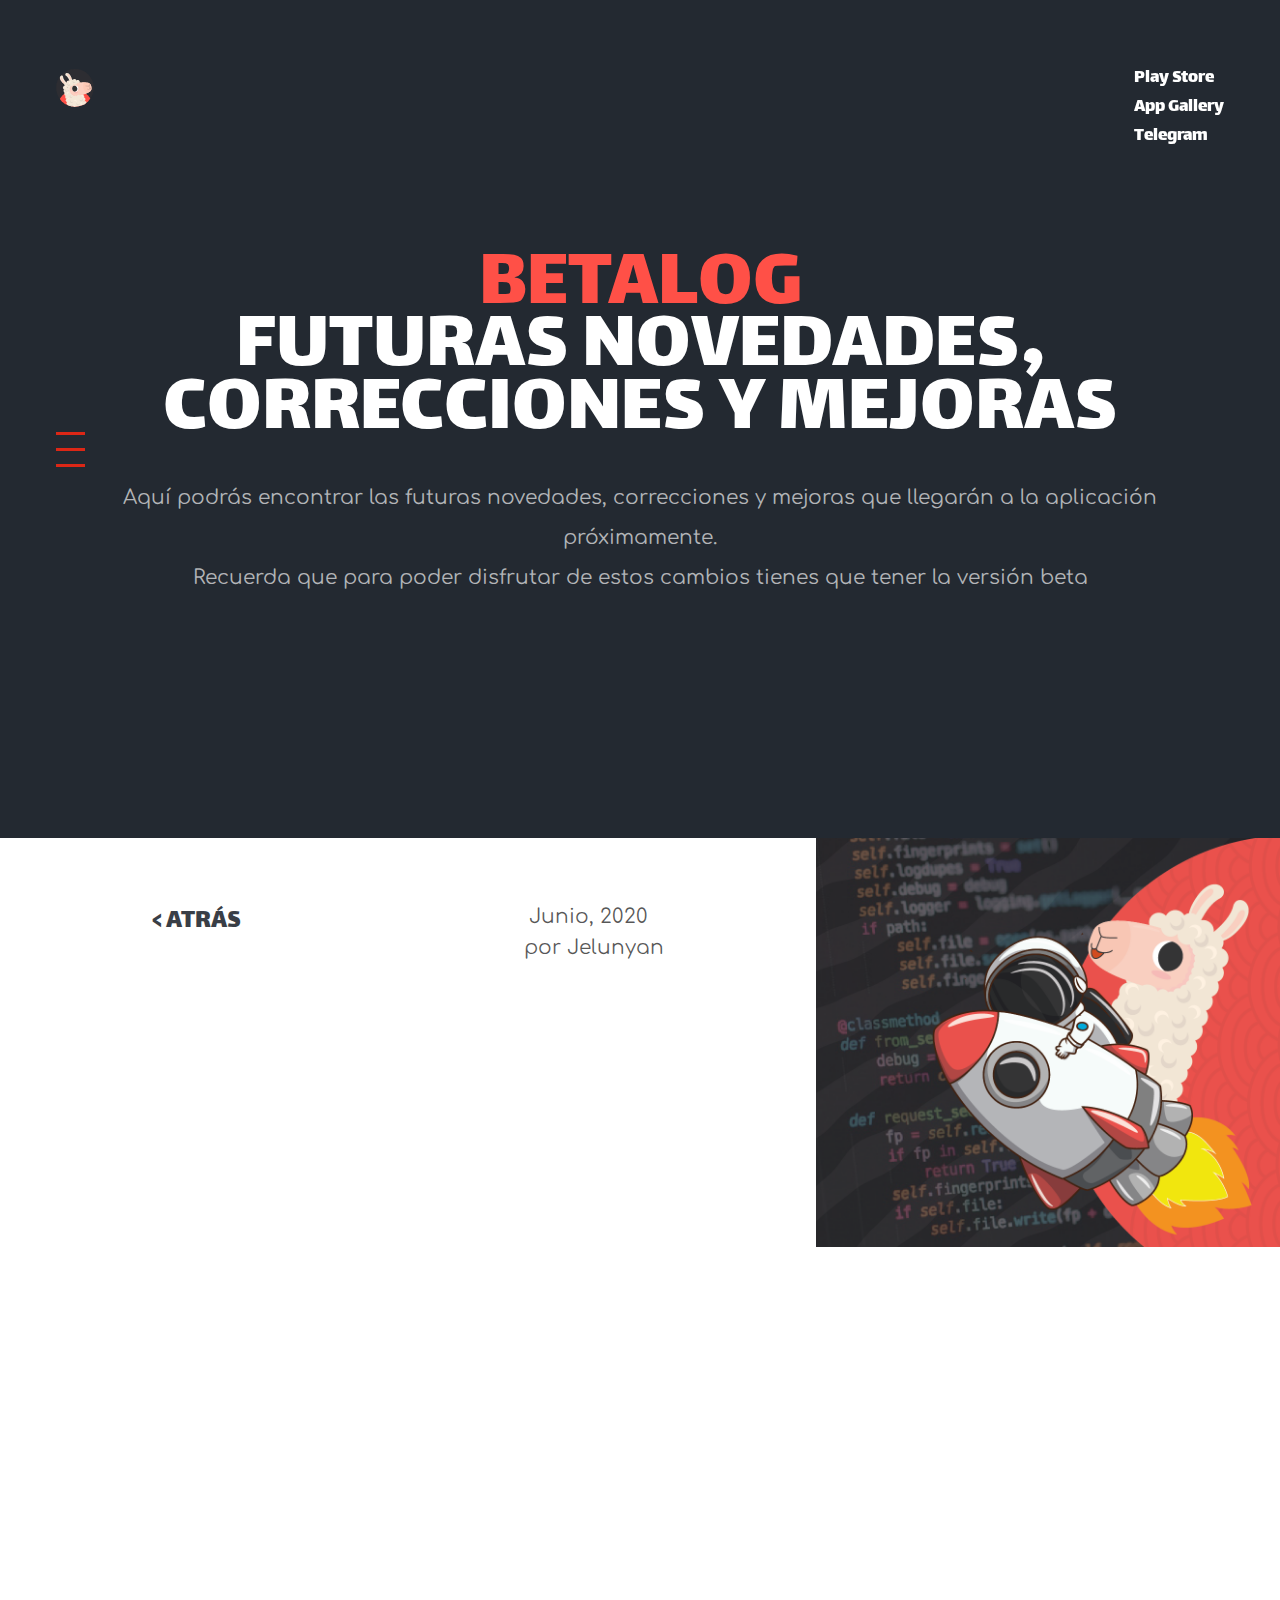
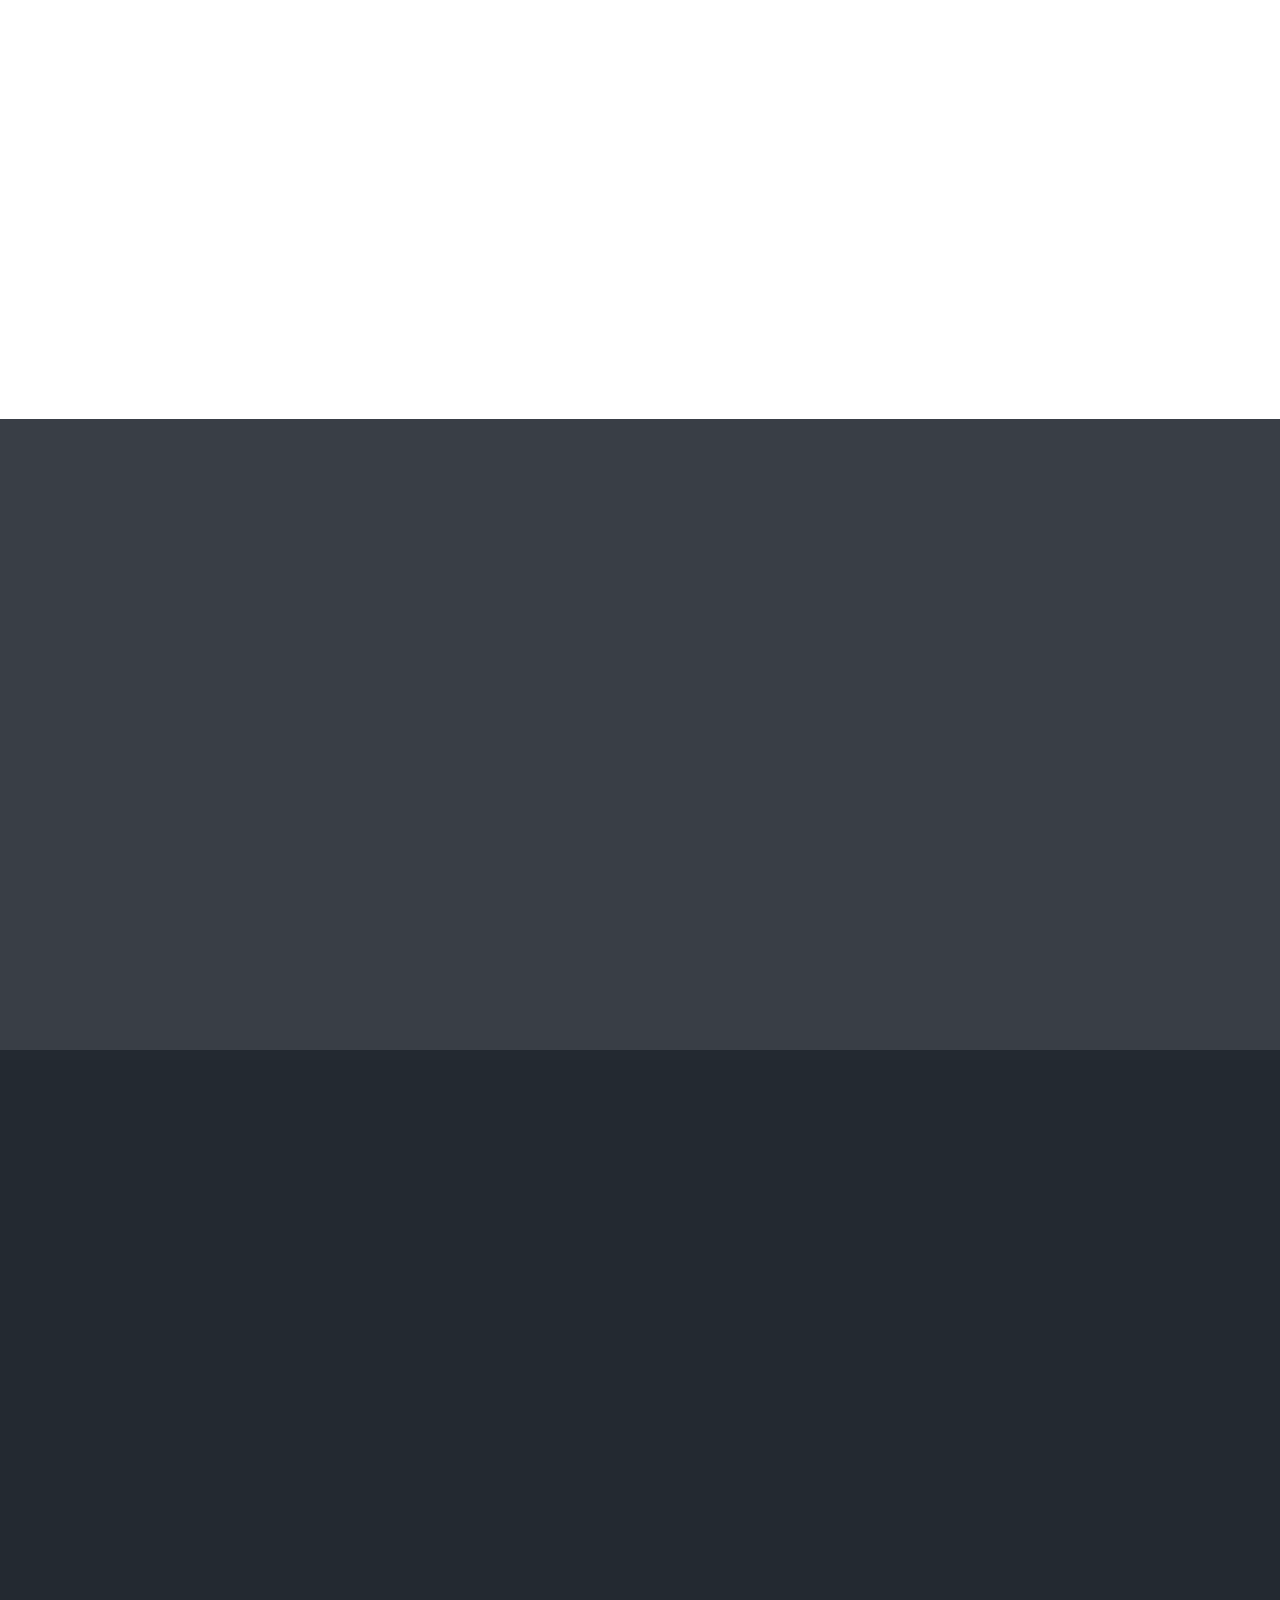
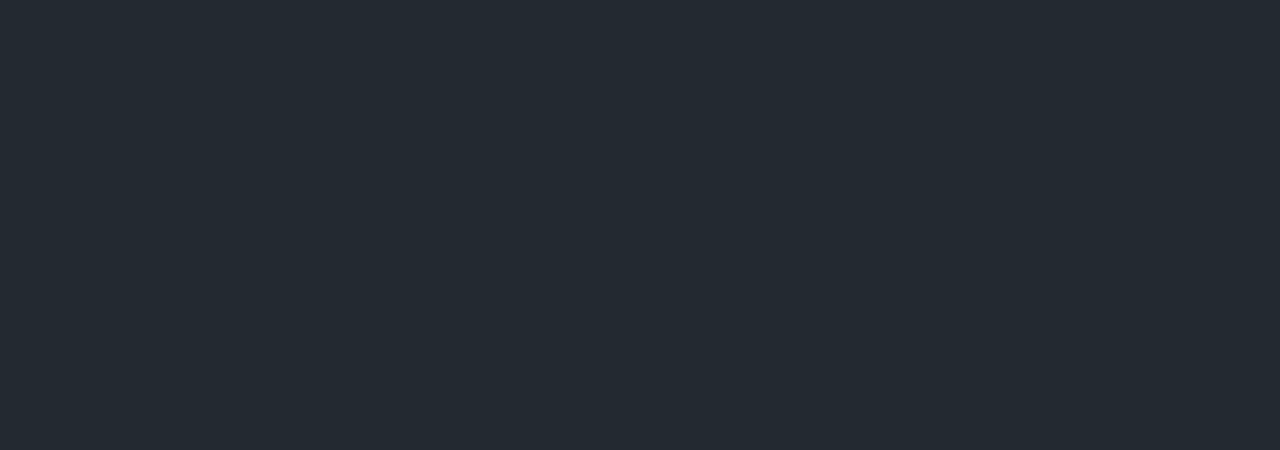
==== betalog.html @ 089d6bd1 "Added BetaLog to v1.3.3" ====
<!DOCTYPE html>
<html lang="es">
<head>
    <meta charset="UTF-8">
    <meta name="viewport" content="width=device-width, initial-scale=1.0">
    <title>Aruppi</title>
    <meta name="description" content="Aplicación creada con el fin de proporcionar toda la información de tus animes, mangas y novelas ligeras favoritas">
    <meta name="keywords" content="Anime, Manga, Japón, Anitakume, Android, Kotlin, App, Play Store, Otaku, Otakus, Mangakas, Radio, K-Pop, J-Pop, Podcast, Wallpapers, Wallpaper, Vídeos">

    <link rel="apple-touch-icon" sizes="57x57" href="favicon/apple-icon-57x57.png">
    <link rel="apple-touch-icon" sizes="60x60" href="favicon/apple-icon-60x60.png">
    <link rel="apple-touch-icon" sizes="72x72" href="favicon/apple-icon-72x72.png">
    <link rel="apple-touch-icon" sizes="76x76" href="favicon/apple-icon-76x76.png">
    <link rel="apple-touch-icon" sizes="114x114" href="favicon/apple-icon-114x114.png">
    <link rel="apple-touch-icon" sizes="120x120" href="favicon/apple-icon-120x120.png">
    <link rel="apple-touch-icon" sizes="144x144" href="favicon/apple-icon-144x144.png">
    <link rel="apple-touch-icon" sizes="152x152" href="favicon/apple-icon-152x152.png">
    <link rel="apple-touch-icon" sizes="180x180" href="favicon/apple-icon-180x180.png">
    <link rel="icon" type="image/png" sizes="192x192"  href="favicon/android-icon-192x192.png">
    <link rel="icon" type="image/png" sizes="32x32" href="favicon/favicon-32x32.png">
    <link rel="icon" type="image/png" sizes="96x96" href="favicon/favicon-96x96.png">
    <link rel="icon" type="image/png" sizes="16x16" href="favicon/favicon-16x16.png">
    <link rel="manifest" href="favicon/manifest.json">
    <meta name="msapplication-TileColor" content="#ffffff">
    <meta name="msapplication-TileImage" content="favicon/ms-icon-144x144.png">
    <meta name="theme-color" content="#ffffff">

    <link rel="stylesheet" type="text/css" href="css/bootstrap.min.css">
    <link rel="stylesheet" type="text/css" href="css/fontawesome-all.min.css">
    <link rel="stylesheet" type="text/css" href="css/style.css">
</head>
<body class="inner-page">
<div class="menu-toggle">
    <div class="icon"></div>
</div>
<div class="main-menu">
    <div class="contant-info">
        <div><a href="mailto:infoaruppi@gmail.com">infoaruppi@gmail.com</a></div>
    </div>
    <div class="menu-links">
        <ul>
            <li><a href="index.html">Inicio</a></li>
            <li><a href="about.html">Equipo</a></li>
            <li><a href="blog.html">Blog</a></li>
            <li><a href="contact.html">Escribe</a></li>
        </ul>
    </div>
    <div class="social-media">
      <div class="social-link-holder"><a href="https://play.google.com/store/apps/details?id=com.jeluchu.aruppi">Play Store</a></div>
      <div class="social-link-holder"><a href="https://appgallery7.huawei.com/#/app/C101896801">App Gallery</a></div>
      <div class="social-link-holder"><a href="https://t.me/AruppiApp">Telegram</a></div>
    </div>
</div>
<nav class="container-fluid cnav">
    <div class="row">
        <div class="col">
            <div class="logo-holder">
                <a href="index.html"><img class="logo" src="images/logo.svg" alt="Aruppi"></a>
            </div>
        </div>
        <div class="col text-right">
            <div class="social-media">
                <div class="social-link-holder"><a href="https://play.google.com/store/apps/details?id=com.jeluchu.aruppi">Play Store</a></div>
                <div class="social-link-holder"><a href="https://appgallery7.huawei.com/#/app/C101896801">App Gallery</a></div>
                <div class="social-link-holder"><a href="https://t.me/AruppiApp">Telegram</a></div>
            </div>
        </div>
    </div>
</nav>
<header class="container-fluid header">
    <div class="row">
        <div class="col">
            <div class="lg-text">
                <span class="other-color">Betalog</span><br>
                <span>Futuras novedades,</span><br>
                <span>correcciones y mejoras</span>
            </div>
            <div class="normal-text">
                <p>Aquí podrás encontrar las futuras novedades, correcciones y mejoras que llegarán a la aplicación próximamente.<br>Recuerda que para poder disfrutar de estos cambios tienes que tener la versión beta</p>
            </div>
        </div>
    </div>
</header>
<div class="container-fluid post-section">
    <div class="row">
        <div class="col">
            <div class="post-header">
                <div class="text-holder">
                    <div class="post-info-holder">
                        <div class="link-holder">
                            <a href="blog.html">&#x3C; Atrás</a>
                        </div>
                        <div class="post-info">
                            <div class="date">Junio, 2020</div>
                            <div class="auther">por Jelunyan</div>
                        </div>
                    </div>
                    <div class="title">Última versión 1.3.3</div>
                    <div class="text">La fecha de lanzamiento varía dependiendo de tu localización, la beta solo está disponible para aquellas personas que dispongan de la Play Store, y los errores pueden ser reportados por los canales habituales (E-mail o Grupo de Soporte)</div>
                </div>
                <div class="img-holder">
                    <img src="images/post2.png" alt="">
                </div>
            </div>
            <div class="post-content">
                <h1>Mejoras</h1>
                <ul>
                  <li type="disc">Aceleración de los procesos de la aplicación</li>
                  <li type="disc">Aceleración completa de las animaciones</li>
                  <li type="disc">Reducción del tamaño de la app</li>
                </ul>
                <h1>Correcciones</h1>
                <ul>
                  <li type="disc">Solucionado el problema con series de capítulos (13.5)</li>
                  <li type="disc">Solucionado el crash en la ficha de series en Android 6 e inferiores</li>
                  <li type="disc">Solucionado el problema de la pantalla completa en el reproductor</li>
                  <li type="disc">Problemas con el reproductor interno</li>
                  <li type="disc">Optimizaciones menores</li>
                  <li type="disc">Migraciones a código más actualizado</li>
                  <li type="disc">Refactorización y correcciones menores</li>
                </ul>
            </div>
        </div>
    </div>
</div>
<div class="container-fluid other-content">
    <div class="row">
        <div class="col">
            <div class="lg-text">Transfórmate<br>en Alpitester</div>
            <div class="normal-text">
                <p>
                  Disfruta de las novedades de la app<br>
                  antes que nadie y reporta los errores
                </p>
            </div>
            <div class="btn-holder">
                <a href="https://play.google.com/apps/testing/com.jeluchu.aruppi" class="cr-btn ex-padding">Únete a la beta</a>
            </div>
        </div>
    </div>
</div>
<footer class="container-fluid footer">
    <div class="row">
        <div class="col">
            <div class="lg-text">
                <span>Errores, problemas y</span><br>
                <span>sugerencias</span>
            </div>
            <div class="normal-text">
                <p>No esperes más, contacta con nosotros<br>escucharemos los problemas relacionados con la app<br>además de escuchar las sugerencias para mejorar</p>
            </div>
        </div>
    </div>
    <div class="row">
        <div class="col">
            <div class="contact-info-holder">
                <div class="title">MÉTODOS DE CONTACTO</div>
                <div class="contact-info">OFICIALES</div>
            </div>
        </div>
        <div class="col">
            <div class="contact-info-holder">
                <div class="title">E-mail</div>
                <div class="contact-info"><a href="mailto:infoaruppi@gmail.com">infoaruppi@gmail.com</a></div>
                <div class="social-media">
                  <div class="social-link-holder"><a href="https://play.google.com/store/apps/details?id=com.jeluchu.aruppi">Play Store</a></div>
                  <div class="social-link-holder"><a href="https://appgallery7.huawei.com/#/app/C101896801">App Gallery</a></div>
                  <div class="social-link-holder"><a href="https://t.me/AruppiApp">Telegram</a></div>
                </div>
            </div>
        </div>
    </div>
</footer>
<script src="js/jquery.min.js"></script>
<script src="js/popper.min.js"></script>
<script src="js/bootstrap.min.js"></script>
<script src="js/anime.min.js"></script>
<script src="js/scrollreveal.min.js"></script>
<script src="js/main.js"></script>
</body>
</html>
---- css/style.css ----
/*------------------------------------------------------------------
 * Theme Name: CRE8
 * Theme URI: https://www.brandio.io/envato/cre8
 * Author: Brandio
 * Author URI: https://www.brandio.io/
 * Description: A Bootstrap Responsive HTML5 Template
 * Version: 1.0
 * Licensed under MIT (https://github.com/twbs/bootstrap/blob/master/LICENSE)
 * Bootstrap v4.1 (http://getbootstrap.com)
 * Copyright 2019 Brandio.
 -------------------------------------------------------------------*/
/*------------------------------------------------------------------
[Table of contents]

1. General Styles.
2. Header Styles
3. Box Contentt Styles
4. Default Content Styles
5. Clients Section Styles
6. Other Content Styles
7. Process Section Styles
8. Team Section Styles
9. Jobs Section Styles
10. Blog Section Styles
11. Post Section Styles
12. Few Contact Styles
13. Jobs Section Styles
14. Social Row Styles
15. Project Info Styles
16. Footer Styles
17. Responsive Styles.
-------------------------------------------------------------------*/
@import url("https://fonts.googleapis.com/css?family=Comfortaa&display=swap");

@import url("https://fonts.googleapis.com/css?family=Lalezar&display=swap");
/* -----------------------------------
    1 - General Styles
------------------------------------*/
::selection {
    background-color: rgba(137, 139, 145, 0.7);
}

*, body {
    font-family: 'Comfortaa', cursive;
    font-weight: 400;
    -webkit-font-smoothing: antialiased;
    text-rendering: optimizeLegibility;
    -moz-osx-font-smoothing: grayscale;
}

h1, h2, h3, h4, h5, h6 {
    font-family: "Lalezar", cursive;
}

.cr-btn {
    display: inline-block;
    font-family: "Lalezar", cursive;
    font-size: 1.45rem;
    color: #fff;
    text-transform: uppercase;
    padding: 1.3rem 2.1rem 1rem;
    border-radius: 10rem;
    -webkit-box-shadow: inset 0 0 0 0.25rem #fff;
    box-shadow: inset 0 0 0 0.25rem #fff;
    -webkit-transition: all 0.3s ease-in-out;
    transition: all 0.3s ease-in-out;
}

.cr-btn:hover, .cr-btn:focus {
    color: #232931;
    text-decoration: none;
    -webkit-box-shadow: inset 0 0 0 3.25rem #fff;
    box-shadow: inset 0 0 0 3.25rem #fff;
}

.cr-btn.primary {
    color: #fff;
    -webkit-box-shadow: inset 0 0 0 0.28rem #FF5047;
    box-shadow: inset 0 0 0 0.28rem #FF5047;
}

.cr-btn.primary:hover, .cr-btn.primary:focus {
    color: #fff;
    -webkit-box-shadow: inset 0 0 0 3.25rem #FF5047;
    box-shadow: inset 0 0 0 3.25rem #FF5047;
}

.cr-btn.black {
    color: #000;
    -webkit-box-shadow: inset 0 0 0 0.28rem #000;
    box-shadow: inset 0 0 0 0.28rem #000;
}

.cr-btn.black:hover, .cr-btn.black:focus {
    color: #fff;
    -webkit-box-shadow: inset 0 0 0 3.25rem #000;
    box-shadow: inset 0 0 0 3.25rem #000;
}

.cr-btn.ex-padding {
    padding: 1.3rem 3.7rem 1rem;
}

body {
    overflow-x: hidden;
    -webkit-transition: all 500ms cubic-bezier(1, -0.02, 0.25, 0.75);
    transition: all 500ms cubic-bezier(1, -0.02, 0.25, 0.75);
}

body.menu-open {
    padding-left: 30rem;
}

.menu-toggle {
    position: fixed;
    z-index: 99999;
    width: 1.8rem;
    height: 2.2rem;
    cursor: pointer;
    left: 3.5rem;
    top: 50%;
    margin-top: -1.1rem;
    mix-blend-mode: difference;
    -webkit-transition: all 500ms cubic-bezier(1, -0.02, 0.25, 0.75);
    transition: all 500ms cubic-bezier(1, -0.02, 0.25, 0.75);
}

.menu-toggle .icon {
    position: absolute;
    display: inline-block;
    top: 0;
    left: 0;
    width: 100%;
    height: 3px;
    background-color: #FF5047;
    -webkit-transition: all 0.4s ease;
    transition: all 0.4s ease;
}

.menu-toggle .icon:before, .menu-toggle .icon:after {
    content: "";
    position: absolute;
    left: 0;
    width: 100%;
    height: 100%;
    background-color: #FF5047;
    -webkit-transform-origin: center;
    -moz-transform-origin: center;
    -ms-transform-origin: center;
    transform-origin: center;
    -webkit-transition: all 0.4s ease;
    transition: all 0.4s ease;
}

.menu-toggle .icon:before {
    top: 1rem;
}

.menu-toggle .icon:after {
    top: 2rem;
}

.menu-toggle.open {
    left: 29.1rem;
}

.menu-toggle.open .icon {
    background-color: transparent;
}

.menu-toggle.open .icon:before {
    -webkit-transform: rotate(45deg) scaleX(1.4);
    -moz-transform: rotate(45deg) scaleX(1.4);
    -ms-transform: rotate(45deg) scaleX(1.4);
    transform: rotate(45deg) scaleX(1.4);
}

.menu-toggle.open .icon:after {
    top: 1rem;
    -webkit-transform: rotate(-45deg) scaleX(1.4);
    -moz-transform: rotate(-45deg) scaleX(1.4);
    -ms-transform: rotate(-45deg) scaleX(1.4);
    transform: rotate(-45deg) scaleX(1.4);
}

.main-menu {
    position: fixed;
    top: 0;
    left: -30rem;
    height: 100%;
    width: 30rem;
    background-color: #393E46;
    text-align: right;
    padding: 3rem 4rem;
    overflow-y: hidden;
    z-index: 9999;
    -webkit-transition: all 500ms cubic-bezier(1, -0.02, 0.25, 0.75);
    transition: all 500ms cubic-bezier(1, -0.02, 0.25, 0.75);
}

.main-menu.opened {
    left: 0;
}

.main-menu .contant-info {
    margin-bottom: 4rem;
}

.main-menu .contant-info div {
    font-family: "Lalezar", cursive;
    font-size: 1.3rem;
    color: #777A80;
}

.main-menu .contant-info div a {
    font-family: "Lalezar", cursive;
    font-size: 1.3rem;
    color: #777A80;
    -webkit-transition: all 0.3s ease;
    transition: all 0.3s ease;
}

.main-menu .contant-info div a:hover, .main-menu .contant-info div a:focus {
    color: #FF5047;
    text-decoration: none;
}

.main-menu .menu-links {
    margin-bottom: 6rem;
}

.main-menu .menu-links ul {
    padding: 0;
    margin: 0;
    list-style: none;
}

.main-menu .menu-links ul li {
    overflow: hidden;
    padding-top: 0.5rem;
}

.main-menu .menu-links ul li a {
    display: inline-block;
    font-size: 5.3rem;
    line-height: 3.4rem;
    font-family: "Lalezar", cursive;
    color: #14181C;
    text-transform: uppercase;
    -webkit-transition: all 0.5s ease;
    transition: all 0.5s ease;
}

.main-menu .menu-links ul li a:hover, .main-menu .menu-links ul li a:focus {
    color: #fff;
    text-decoration: none;
}

.main-menu .social-media {
    display: inline-block;
    opacity: 1;
    pointer-events: all;
    -webkit-transform: translateY(0);
    -moz-transform: translateY(0);
    -ms-transform: translateY(0);
    transform: translateY(0);
    -webkit-transition: all 0.3s ease;
    transition: all 0.3s ease;
}

.main-menu .social-media .social-link-holder {
    text-align: right;
}

.main-menu .social-media .social-link-holder a {
    font-size: 1.2rem;
    font-family: "Lalezar", cursive;
    color: #A8AAAD;
    -webkit-transition: all 0.3s ease;
    transition: all 0.3s ease;
}

.main-menu .social-media .social-link-holder a:hover, .main-menu .social-media .social-link-holder a:focus {
    color: #8b8d91;
    text-decoration: none;
}

/* -----------------------------------
    2 - Header Styles
------------------------------------*/
.cnav {
    position: fixed;
    width: 100%;
    z-index: 999;
    padding: 4rem 3.5rem;
    pointer-events: none;
    -webkit-transition: all 0.3s ease;
    transition: all 0.3s ease;
}

.cnav .logo-holder {
    display: inline-block;
    pointer-events: all;
}

.cnav .logo-holder img {
    width: 2.4rem;
}

.cnav .social-media {
    display: inline-block;
    opacity: 1;
    pointer-events: all;
    -webkit-transform: translateY(0);
    -moz-transform: translateY(0);
    -ms-transform: translateY(0);
    transform: translateY(0);
    -webkit-transition: all 0.3s ease;
    transition: all 0.3s ease;
}

.cnav .social-media .social-link-holder {
    text-align: left;
}

.cnav .social-media .social-link-holder a {
    font-size: 1.2rem;
    font-family: "Lalezar", cursive;
    color: #fff;
    -webkit-transition: all 0.3s ease;
    transition: all 0.3s ease;
}

.cnav .social-media .social-link-holder a:hover, .cnav .social-media .social-link-holder a:focus {
    color: #898b91;
    text-decoration: none;
}

.cnav .social-media.hide {
    -webkit-transform: translateY(-13rem);
    -moz-transform: translateY(-13rem);
    -ms-transform: translateY(-13rem);
    transform: translateY(-13rem);
}

.cnav.blend {
    mix-blend-mode: difference;
}

.header {
    background-color: #232931;
    text-align: center;
    padding: 16rem 3.5rem 14rem;
}

.header .mouse-scroll {
    position: absolute;
    display: inline-block;
    bottom: 3rem;
    left: 50%;
    margin-left: -0.8rem;
    width: 1.6rem;
    height: 2.4rem;
    border-radius: 2rem;
    background-color: rgba(255, 255, 255, 0.15);
    pointer-events: none;
    -webkit-box-shadow: 0 0.3rem 5rem rgba(0, 0, 0, 0.24);
    box-shadow: 0 0.3rem 5rem rgba(0, 0, 0, 0.24);
    -webkit-transition: all 0.6s ease;
    transition: all 0.6s ease;
}

.header .mouse-scroll:before {
    position: absolute;
    content: "";
    top: 0.5rem;
    left: 50%;
    margin-left: -0.1rem;
    width: 0.2rem;
    height: 0.4rem;
    border-radius: 1rem;
    background-color: rgba(255, 255, 255, 0.21);
    -webkit-animation: m-an 2s ease infinite;
    -moz-animation: m-an 2s ease infinite;
    -ms-animation: m-an 2s ease infinite;
    animation: m-an 2s ease infinite;
}

.header .mouse-scroll.hide {
    opacity: 0;
}

.header .mouse-scroll.hide:before {
    opacity: 0;
    -webkit-animation: none;
    -moz-animation: none;
    -ms-animation: none;
    animation: none;
    -webkit-transition: all 0.6s ease;
    transition: all 0.6s ease;
}

@-webkit-keyframes m-an {
    0% {
        top: 0.5rem;
        height: 0.2rem;
        opacity: 0;
    }

    15% {
        top: 0.7rem;
        height: 0.6rem;
        opacity: 1;
    }

    50% {
        top: 0.9rem;
        height: 0.6rem;
        opacity: 1;
    }

    70% {
        top: 1rem;
        height: 0.5rem;
        opacity: 1;
    }

    90% {
        top: 1.2rem;
        height: 0.5rem;
        opacity: 0;
    }

    100% {
        top: 1.2rem;
        height: 0.5rem;
        opacity: 0;
    }
}

@-moz-keyframes m-an {
    0% {
        top: 0.5rem;
        height: 0.2rem;
        opacity: 0;
    }

    15% {
        top: 0.7rem;
        height: 0.6rem;
        opacity: 1;
    }

    50% {
        top: 0.9rem;
        height: 0.6rem;
        opacity: 1;
    }

    70% {
        top: 1rem;
        height: 0.5rem;
        opacity: 1;
    }

    90% {
        top: 1.2rem;
        height: 0.5rem;
        opacity: 0;
    }

    100% {
        top: 1.2rem;
        height: 0.5rem;
        opacity: 0;
    }
}

@-ms-keyframes m-an {
    0% {
        top: 0.5rem;
        height: 0.2rem;
        opacity: 0;
    }

    15% {
        top: 0.7rem;
        height: 0.6rem;
        opacity: 1;
    }

    50% {
        top: 0.9rem;
        height: 0.6rem;
        opacity: 1;
    }

    70% {
        top: 1rem;
        height: 0.5rem;
        opacity: 1;
    }

    90% {
        top: 1.2rem;
        height: 0.5rem;
        opacity: 0;
    }

    100% {
        top: 1.2rem;
        height: 0.5rem;
        opacity: 0;
    }
}

@keyframes m-an {
    0% {
        top: 0.5rem;
        height: 0.2rem;
        opacity: 0;
    }

    15% {
        top: 0.7rem;
        height: 0.6rem;
        opacity: 1;
    }

    50% {
        top: 0.9rem;
        height: 0.6rem;
        opacity: 1;
    }

    70% {
        top: 1rem;
        height: 0.5rem;
        opacity: 1;
    }

    90% {
        top: 1.2rem;
        height: 0.5rem;
        opacity: 0;
    }

    100% {
        top: 1.2rem;
        height: 0.5rem;
        opacity: 0;
    }
}

.extra-lg-text {
    color: #fff;
    text-align: center;
    font-family: "Lalezar", cursive;
    font-size: 6.9rem;
    line-height: 5rem;
    text-transform: uppercase;
}

.extra-lg-text span {
    display: inline-block;
    font-family: "Lalezar", cursive;
}

.extra-lg-text .other-color {
    color: #FF5047;
    font-family: "Lalezar", cursive;
}

/*
.inner-page{
    .header{
        background-color: #393E46;
    }
}
*/
/* -----------------------------------
    3 - Box Contentt Styles
------------------------------------*/
.box-content {
    padding: 0;
}

.box-content .row {
    margin: 0;
}

.box-content .row div[class^="col"] {
    padding: 0;
}

.boxy {
    position: relative;
    height: 100%;
    padding: 12rem 6rem;
}

.boxy h1.title {
    font-size: 4.1rem;
    line-height: 3.4rem;
    margin: 0;
    margin-bottom: 3rem;
}

.boxy .text ul {
    padding: 0;
    margin: 0;
    list-style: none;
}

.boxy .text ul li {
    font-family: "Lalezar", cursive;
    text-transform: uppercase;
    font-size: 1.2rem;
}

.boxy .bottom-text {
    text-align: center;
}

.boxy .bottom-text .link {
    font-family: "Lalezar", cursive;
    text-transform: uppercase;
    color: #fff;
    font-size: 1.3rem;
}

.boxy .bottom-text .link a {
    font-family: "Lalezar", cursive;
    text-transform: uppercase;
    color: #fff;
    font-size: 1.3rem;
    -webkit-transition: all 0.3s ease;
    transition: all 0.3s ease;
}

.boxy .bottom-text .link a:hover, .boxy .bottom-text .link a:focus {
    color: #abadb3;
    text-decoration: none;
}

.boxy .bottom-text .text {
    color: #fff;
    font-size: 1.2rem;
}

.boxy .project-link-full {
    position: absolute;
    display: inline-block;
    top: 0;
    left: 0;
    width: 100%;
    height: 100%;
}

.boxy.c1-color {
    background-color: #EEEEEE;
}

.boxy.c1-color h1.title {
    color: #232931;
}

.boxy.c1-color .text {
    color: rgba(0, 0, 0, 0.66);
}

.boxy.c1-color .slg-text {
    color: #232931;
}

.boxy.c1-color .normal-lg-text p {
    color: rgba(0, 0, 0, 0.66);
}

.boxy.primary-color {
    background-color: #FF5047;
}

.boxy.primary-color h1.title {
    color: #232931;
}

.boxy.primary-color .text {
    color: rgba(0, 0, 0, 0.66);
}

.boxy.primary-color .slg-text {
    color: #fff;
}

.boxy.primary-color .normal-lg-text p {
    color: #fff;
}

.boxy.default-color {
    background-color: #232931;
}

.boxy.default-color h1.title {
    color: #EEEEEE;
}

.boxy.default-color .text {
    color: rgba(216, 216, 216, 0.66);
}

.boxy.default-color .slg-text {
    color: #fff;
}

.boxy.default-color .normal-lg-text p {
    color: rgba(255, 255, 255, 0.66);
}

.boxy.c2-color {
    background-color: #393E46;
}

.boxy.c2-color h1.title {
    color: #EEEEEE;
}

.boxy.c2-color .text {
    color: rgba(216, 216, 216, 0.66);
}

.boxy.c2-color .slg-text {
    color: #fff;
}

.boxy.c2-color .normal-lg-text p {
    color: rgba(255, 255, 255, 0.66);
}

.boxy.img-box {
    position: relative;
    padding: 4rem;
    min-height: 652px;
    z-index: 1;
    display: -webkit-box;
    display: -moz-box;
    display: -ms-flexbox;
    display: -webkit-flex;
    display: flex;
    -moz-justify-content: center;
    -webkit-justify-content: center;
    -ms-justify-content: center;
    justify-content: center;
    -moz-align-items: flex-end;
    -webkit-align-items: flex-end;
    -ms-align-items: flex-end;
    align-items: flex-end;
    overflow: hidden;
}

.boxy.img-box:before {
    content: "";
    position: absolute;
    top: 0;
    left: 0;
    width: 100%;
    height: 100%;
    background-color: #232931;
    opacity: 0;
    z-index: -1;
    -webkit-transform-origin: center center;
    -moz-transform-origin: center center;
    -ms-transform-origin: center center;
    transform-origin: center center;
    -webkit-transform: scale(0.9);
    -moz-transform: scale(0.9);
    -ms-transform: scale(0.9);
    transform: scale(0.9);
    -webkit-transition: all 0.4s ease;
    transition: all 0.4s ease;
}

.boxy.img-box .img img {
    display: block;
    width: 100%;
    height: 100%;
    object-fit: cover;
}

.boxy.img-box .img {
    content: "";
    position: absolute;
    top: 0;
    left: 0;
    width: 100%;
    height: 100%;
    z-index: -2;
    background-size: cover;
    background-position: center;
    background-repeat: no-repeat;
    -webkit-transform-origin: center center;
    -moz-transform-origin: center center;
    -ms-transform-origin: center center;
    transform-origin: center center;
    -webkit-transform: scale(1);
    -moz-transform: scale(1);
    -ms-transform: scale(1);
    transform: scale(1);
    -webkit-transition: all 2s ease;
    transition: all 2s ease;
}

.boxy.img-box:hover .img, .boxy.img-box:focus .img {
    -webkit-transform: scale(1.1);
    -moz-transform: scale(1.1);
    -ms-transform: scale(1.1);
    transform: scale(1.1);
}

.boxy.img-box:hover:before, .boxy.img-box:focus:before {
    opacity: 0.8;
    -webkit-transform: scale(1);
    -moz-transform: scale(1);
    -ms-transform: scale(1);
    transform: scale(1);
}

/* -----------------------------------
    4 - Default Content Styles
------------------------------------*/
.default-content {
    background-color: #232931;
    text-align: center;
    padding: 10rem 3.5rem 8rem;
}

.default-content .lg-text {
    margin-bottom: 2.2rem;
}

.default-content p {
    color: rgba(255, 255, 255, 0.66);
    font-size: 1.26rem;
    line-height: 2.5rem;
}

.default-content .normal-text {
    margin-bottom: 5rem;
}

.lg-text {
    color: #fff;
    text-align: center;
    font-family: "Lalezar", cursive;
    font-size: 5.3rem;
    line-height: 3.9rem;
    text-transform: uppercase;
    margin-bottom: 2.2rem;
}

.lg-text span {
    font-family: "Lalezar", cursive;
    display: inline-block;
}

.lg-text .other-color {
    color: #FF5047;
    font-family: "Lalezar", cursive;
}

.normal-text p {
    color: rgba(255, 255, 255, 0.66);
    font-size: 1.26rem;
    line-height: 2.5rem;
}

.slg-text {
    color: #fff;
    text-align: center;
    font-family: "Lalezar", cursive;
    font-size: 5rem;
    line-height: 3.9rem;
    text-transform: uppercase;
    margin-bottom: 5rem;
}

.slg-text span {
    font-family: "Lalezar", cursive;
    display: inline-block;
}

.slg-text .other-color {
    color: #FF5047;
    font-family: "Lalezar", cursive;
}

.normal-lg-text {
    text-align: center;
}

.normal-lg-text p {
    font-family: "Lalezar", cursive;
    color: rgba(255, 255, 255, 0.66);
    font-size: 2.5rem;
    line-height: 3.3rem;
}

.normal-lg-text p a {
    font-family: "Lalezar", cursive;
    color: rgba(255, 255, 255, 0.66);
    font-size: 2rem;
    line-height: 3.3rem;
}

/* -----------------------------------
    5 - Clients Section Styles
------------------------------------*/
.clients-section {
    background-color: #fff;
    text-align: left;
    padding: 10rem 10rem 3rem;
}

.clients-section .lg-text {
    color: #000;
    text-align: left;
    margin-bottom: 2.2rem;
}

.clients-section p {
    color: rgba(0, 0, 0, 0.66);
    font-size: 1.26rem;
    line-height: 2.5rem;
}

.clients-section .normal-text {
    margin-bottom: 5rem;
}

.clients-section .clients-logos {
    display: -webkit-box;
    display: -moz-box;
    display: -ms-flexbox;
    display: -webkit-flex;
    display: flex;
    -moz-flex-flow: row wrap;
    -webkit-flex-flow: row wrap;
    -ms-flex-flow: row wrap;
    flex-flow: row wrap;
    width: 100%;
}

.clients-section .clients-logos .logo-holder {
    -moz-flex: 1 1 25%;
    -webkit-flex: 1 1 25%;
    -ms-flex: 1 1 25%;
    flex: 1 1 25%;
    margin-bottom: 5rem;
}

.clients-section .clients-logos .logo-holder img {
    max-height: 2.8rem;
}

/* -----------------------------------
    6 - Other Content Styles
------------------------------------*/
.other-content {
    background-color: #393E46;
    text-align: center;
    padding: 9rem 3.5rem 7rem;
}

.other-content .lg-text {
    margin-bottom: 2.2rem;
}

.other-content p {
    color: rgba(255, 255, 255, 0.66);
    font-size: 1.26rem;
    line-height: 2.5rem;
}

.other-content .normal-text {
    margin-bottom: 4rem;
}

/* -----------------------------------
    7 - Process Section Styles
------------------------------------*/
.process-section {
    background-color: #fff;
    text-align: left;
    padding: 8rem 12rem 3rem;
}

.process-section .lg-text {
    text-align: left;
}

.process-section p {
    color: rgba(0, 0, 0, 0.66);
    margin-bottom: 6rem;
}

.process-section > .row {
    margin-right: -40px;
    margin-left: -40px;
}

.process-section > .row > div[class^="col"] {
    padding-right: 40px;
    padding-left: 40px;
}

.text-box {
    margin-bottom: 4rem;
}

.text-box .title {
    font-family: "Lalezar", cursive;
    font-size: 2.4rem;
    margin-bottom: 0.8rem;
}

.text-box p {
    color: rgba(0, 0, 0, 0.66);
    font-size: 1.26rem;
    line-height: 2.5rem;
}

/* -----------------------------------
    8 - Team Section Styles
------------------------------------*/
.team-section {
    position: relative;
    background-color: #393E46;
    padding: 10rem 8rem 12rem;
    z-index: 10;
}

.team-section .team-photos {
    position: absolute;
    left: 0;
    bottom: -12.25rem;
    width: 100%;
    padding-bottom: 5rem;
    overflow: hidden;
    white-space: nowrap;
    -webkit-touch-callout: none;
    -webkit-user-select: none;
    -khtml-user-select: none;
    -moz-user-select: none;
    -ms-user-select: none;
    user-select: none;
}

.team-section .team-photos .photo-holder {
    position: relative;
    display: inline-block;
    margin: 0 2.4rem;
}

.team-section .team-photos .photo-holder img {
    border-radius: 10rem;
    width: 14.5rem;
}

.team-section .team-photos .photo-holder:nth-child(odd) {
    bottom: -3.5rem;
}

@-webkit-keyframes photos-move {
    0% {
        -webkit-transform: translateX(0);
        -moz-transform: translateX(0);
        -ms-transform: translateX(0);
        transform: translateX(0);
    }

    100% {
        -webkit-transform: translateX(-140%);
        -moz-transform: translateX(-140%);
        -ms-transform: translateX(-140%);
        transform: translateX(-140%);
    }
}

@-moz-keyframes photos-move {
    0% {
        -webkit-transform: translateX(0);
        -moz-transform: translateX(0);
        -ms-transform: translateX(0);
        transform: translateX(0);
    }

    100% {
        -webkit-transform: translateX(-140%);
        -moz-transform: translateX(-140%);
        -ms-transform: translateX(-140%);
        transform: translateX(-140%);
    }
}

@-ms-keyframes photos-move {
    0% {
        -webkit-transform: translateX(0);
        -moz-transform: translateX(0);
        -ms-transform: translateX(0);
        transform: translateX(0);
    }

    100% {
        -webkit-transform: translateX(-140%);
        -moz-transform: translateX(-140%);
        -ms-transform: translateX(-140%);
        transform: translateX(-140%);
    }
}

@keyframes photos-move {
    0% {
        -webkit-transform: translateX(0);
        -moz-transform: translateX(0);
        -ms-transform: translateX(0);
        transform: translateX(0);
    }

    100% {
        -webkit-transform: translateX(-140%);
        -moz-transform: translateX(-140%);
        -ms-transform: translateX(-140%);
        transform: translateX(-140%);
    }
}

/* -----------------------------------
    9 - Jobs Section Styles
------------------------------------*/
.jobs-section {
    background-color: #fff;
    text-align: left;
    padding: 10rem 10rem 3rem;
}

.jobs-section .lg-text {
    text-align: left;
    margin-bottom: 7rem;
}

.jobs-section .job-box-row {
    margin-bottom: 5rem;
}

.jobs-section .job-box-row:last-child {
    margin-bottom: 0;
}

.jobs-section .job-box .title {
    font-family: "Lalezar", cursive;
    font-size: 2.4rem;
    line-height: 2.5rem;
    text-transform: uppercase;
}

.jobs-section .job-box .subtitle {
    color: rgba(0, 0, 0, 0.66);
    font-size: 1.26rem;
    line-height: 2.5rem;
}

.jobs-section .btn-holder {
    text-align: right;
}

.padding-for-team {
    padding-top: 17rem !important;
}

.no-padding-bottom {
    padding-bottom: 0 !important;
}

/* -----------------------------------
    10 - Blog Section Styles
------------------------------------*/
.blog-section {
    padding: 6rem;
    background-color: #fff;
}

.post-box {
    display: -webkit-box;
    display: -moz-box;
    display: -ms-flexbox;
    display: -webkit-flex;
    display: flex;
    background-color: #EEEEEE;
    margin-bottom: 5rem;
}

.post-box:last-child {
    margin-bottom: 0;
}

.post-box .text-holder {
    padding: 6.5rem 5rem;
}

.post-box .text-holder .title {
    display: inline-block;
    color: #232931;
    text-align: left;
    font-family: "Lalezar", cursive;
    font-size: 5.3rem;
    line-height: 3.9rem;
    text-transform: uppercase;
    margin-bottom: 2.2rem;
    -webkit-transition: all 0.3s ease;
    transition: all 0.3s ease;
}

.post-box .text-holder .title:hover, .post-box .text-holder .title:focus {
    text-decoration: none;
    color: #60666d;
}

.post-box .text-holder .text {
    color: rgba(0, 0, 0, 0.66);
    font-size: 1.26rem;
    line-height: 2.5rem;
}

.post-box .img-holder img {
    width: 29rem;
}

/* -----------------------------------
    11 - Post Section Styles
------------------------------------*/
.post-section {
    background-color: #fff;
    padding: 0;
}

.post-section > .row {
    margin: 0;
}

.post-section > .row > div[class^="col"] {
    padding: 0;
}

.post-section .post-header {
    display: -webkit-box;
    display: -moz-box;
    display: -ms-flexbox;
    display: -webkit-flex;
    display: flex;
}

.post-section .post-header .post-info-holder {
    display: -webkit-box;
    display: -moz-box;
    display: -ms-flexbox;
    display: -webkit-flex;
    display: flex;
    margin-bottom: 4rem;
}

.post-section .post-header .post-info-holder .link-holder {
    -moz-flex: 1;
    -webkit-flex: 1;
    -ms-flex: 1;
    flex: 1;
}

.post-section .post-header .post-info-holder .link-holder a {
    font-family: "Lalezar", cursive;
    font-size: 1.7rem;
    color: #393E46;
    text-transform: uppercase;
    -webkit-transition: all 0.3s ease;
    transition: all 0.3s ease;
}

.post-section .post-header .post-info-holder .link-holder a:hover, .post-section .post-header .post-info-holder .link-holder a:focus {
    color: #60666d;
    text-decoration: none;
}

.post-section .post-header .post-info-holder .post-info {
    -moz-flex: 1;
    -webkit-flex: 1;
    -ms-flex: 1;
    flex: 1;
    text-align: right;
}

.post-section .post-header .post-info-holder .post-info .date {
    display: inline-block;
    color: rgba(0, 0, 0, 0.66);
    font-size: 1.26rem;
    margin-right: 1rem;
}

.post-section .post-header .post-info-holder .post-info .auther {
    display: inline-block;
    color: rgba(0, 0, 0, 0.66);
    font-size: 1.26rem;
}

.post-section .post-header .text-holder {
    padding: 4rem 9.5rem;
}

.post-section .post-header .text-holder .title {
    display: inline-block;
    color: #232931;
    text-align: left;
    font-family: "Lalezar", cursive;
    font-size: 5.3rem;
    line-height: 3.9rem;
    text-transform: uppercase;
    margin-bottom: 2.2rem;
    -webkit-transition: all 0.3s ease;
    transition: all 0.3s ease;
}

.post-section .post-header .text-holder .text {
    color: rgba(0, 0, 0, 0.66);
    font-size: 1.26rem;
    line-height: 2.5rem;
}

.post-section .post-header .img-holder img {
    width: 29rem;
}

.post-section .post-content {
    padding: 4rem 9.5rem;
}

.post-section .post-content h1 {
    margin-bottom: 1rem;
}

.post-section .post-content p {
    color: rgba(0, 0, 0, 0.66);
    font-size: 1.12rem;
    line-height: 2.5rem;
    margin-bottom: 4rem;
}

/* -----------------------------------
    12 - Few Contact Styles
------------------------------------*/
.few-contact {
    padding: 4rem 8rem;
    background-color: #fff;
}

.few-contact .contact-info-holder {
    text-align: left;
}

.few-contact .contact-info-holder .title {
    font-family: "Lalezar", cursive;
    font-size: 1.6rem;
    color: #777A80;
}

.few-contact .contact-info-holder .contact-info {
    font-family: "Lalezar", cursive;
    color: #232931;
    font-size: 4.8rem;
}

.few-contact .contact-info-holder .contact-info a {
    font-family: "Lalezar", cursive;
    color: #FF5047;
    font-size: 4.8rem;
    -webkit-transition: all 0.3s ease;
    transition: all 0.3s ease;
}

.few-contact .contact-info-holder .contact-info a:hover, .few-contact .contact-info-holder .contact-info a:focus {
    color: #777A80;
    text-decoration: none;
}

/* -----------------------------------
    13 - Jobs Section Styles
------------------------------------*/
.our-people-section {
    background-color: #fff;
    text-align: left;
    padding: 10rem 10rem;
}

.our-people-section .extra-lg-text {
    color: #393E46;
    margin-bottom: 11rem;
}

.our-people-section .lg-text {
    text-align: left;
    margin-bottom: 2rem;
}

.our-people-section .normal-text {
    margin-bottom: 5rem;
}

.our-people-section .normal-text p {
    color: rgba(0, 0, 0, 0.66);
}

.our-people-section .people-box-row {
    margin-bottom: 5rem;
}

.our-people-section .people-box-row:last-child {
    margin-bottom: 0;
}

.our-people-section .people-box .title {
    font-family: "Lalezar", cursive;
    font-size: 2.4rem;
    line-height: 2.5rem;
    text-transform: uppercase;
}

.our-people-section .people-box .subtitle {
    color: rgba(0, 0, 0, 0.66);
    font-size: 1.26rem;
    line-height: 2.5rem;
}

.our-people-section .btn-holder {
    text-align: right;
}

/* -----------------------------------
    14 - Social Row Styles
------------------------------------*/
.social-row {
    background-color: #393E46;
    text-align: center;
    padding: 5rem 5.5rem;
}

.social-row .social-media .social-link-holder {
    display: inline-block;
    margin: 0 1rem;
}

.social-row .social-media .social-link-holder a {
    font-family: "Lalezar", cursive;
    font-size: 2.5rem;
    color: #fff;
    -webkit-transition: all 0.3s ease;
    transition: all 0.3s ease;
}

.social-row .social-media .social-link-holder a:hover, .social-row .social-media .social-link-holder a:focus {
    color: #FF5047;
    text-decoration: none;
}

/* -----------------------------------
    15 - Project Info Styles
------------------------------------*/
.project-info {
    background-color: #fff;
    padding: 6rem 8rem 2rem;
}

.project-info h2 {
    color: #393E46;
    margin-bottom: 1rem;
}

.project-info .lg-text {
    color: #000;
    text-align: left;
    margin-bottom: 2rem;
}

.project-info .normal-text {
    margin-bottom: 5rem;
}

.project-info .normal-text p {
    color: rgba(0, 0, 0, 0.66);
}

.project-info .text-box .title {
    color: #393E46;
    font-size: 1.9rem;
    margin-bottom: 1.4rem;
}

.project-imgs {
    background-color: #fff;
    padding: 3.5rem;
}

.project-imgs .img-holder {
    margin-bottom: 4rem;
}

.project-imgs .img-holder img {
    width: 100%;
}

/* -----------------------------------
    16 - Footer Styles
------------------------------------*/
.footer {
    background-color: #232931;
    text-align: center;
    padding: 10rem 8rem 8rem;
}

.footer .lg-text {
    color: #FF5047;
    margin-bottom: 2.2rem;
}

.footer p {
    color: rgba(255, 255, 255, 0.66);
    font-size: 1.26rem;
    line-height: 2.5rem;
}

.footer .normal-text {
    margin-bottom: 6rem;
}

.footer .contact-info-holder {
    text-align: left;
}

.footer .contact-info-holder .title {
    font-family: "Lalezar", cursive;
    font-size: 1.6rem;
    color: #777A80;
}

.footer .contact-info-holder .contact-info {
    font-family: "Lalezar", cursive;
    color: #fff;
    font-size: 4.8rem;
}

.footer .contact-info-holder .contact-info a {
    font-family: "Lalezar", cursive;
    color: #fff;
    font-size: 4.8rem;
    -webkit-transition: all 0.3s ease;
    transition: all 0.3s ease;
}

.footer .contact-info-holder .contact-info a:hover, .footer .contact-info-holder .contact-info a:focus {
    color: #FF5047;
    text-decoration: none;
}

.footer .contact-info-holder .social-media {
    display: inline-block;
    opacity: 1;
    pointer-events: all;
    -webkit-transform: translateY(0);
    -moz-transform: translateY(0);
    -ms-transform: translateY(0);
    transform: translateY(0);
    -webkit-transition: all 0.3s ease;
    transition: all 0.3s ease;
}

.footer .contact-info-holder .social-media .social-link-holder {
    text-align: left;
    display: inline-block;
    margin-right: 0.5rem;
}

.footer .contact-info-holder .social-media .social-link-holder a {
    font-size: 1.2rem;
    font-family: "Lalezar", cursive;
    color: #fff;
    -webkit-transition: all 0.3s ease;
    transition: all 0.3s ease;
}

.footer .contact-info-holder .social-media .social-link-holder a:hover, .footer .contact-info-holder .social-media .social-link-holder a:focus {
    color: #898b91;
    text-decoration: none;
}

.footer.one-word {
    padding: 14rem 8rem 13rem;
}

.footer.one-word .lg-text {
    color: #fff;
}

/* -----------------------------------
    17 - Responsive Styles
------------------------------------*/
@media (max-width: 1200px) {
    body.menu-open {
        padding-left: 0;
    }

    .clients-section .clients-logos .logo-holder img {
        max-height: 2rem;
    }

    .footer .contact-info-holder .contact-info, .few-contact .contact-info-holder .contact-info {
        font-size: 4rem;
    }

    .footer .contact-info-holder .contact-info a, .few-contact .contact-info-holder .contact-info a {
        font-size: 4rem;
    }

    .post-box {
        margin-bottom: 3rem;
    }

    .post-box:last-child {
        margin-bottom: 0;
    }

    .post-box .text-holder {
        padding: 4rem 4rem;
    }

    .post-box .text-holder .title {
        font-size: 4rem;
        line-height: 2.8rem;
        margin-bottom: 1.2rem;
    }

    .post-box .text-holder .text {
        font-size: 1.2rem;
        line-height: 2rem;
    }

    .post-box .img-holder img {
        width: 23rem;
    }

    .post-section .post-header .post-info-holder {
        margin-bottom: 3rem;
        -moz-flex-direction: column;
        -webkit-flex-direction: column;
        -ms-flex-direction: column;
        flex-direction: column;
    }

    .post-section .post-header .post-info-holder .post-info {
        text-align: left;
    }

    .post-section .post-header .text-holder .title {
        font-size: 3.6rem;
        line-height: 2.5rem;
        margin-bottom: 2.2rem;
    }

    .post-section .post-header .img-holder img {
        width: 24rem;
    }
}

@media (max-width: 992px) {
    .extra-lg-text {
        font-size: 4.8rem;
        line-height: 3.4rem;
    }

    .lg-text {
        font-size: 4rem;
        line-height: 2.8rem;
    }

    .normal-text p {
        font-size: 1.1rem;
        line-height: 1.8rem;
    }

    .slg-text {
        font-size: 2.6rem;
        line-height: 1.9rem;
        margin-bottom: 3rem;
    }

    .normal-lg-text p {
        font-size: 1.8rem;
        line-height: 2rem;
    }

    .boxy {
        padding: 5rem 6rem;
    }

    .boxy h1.title {
        font-size: 3rem;
        line-height: 2.4rem;
        margin-bottom: 2rem;
    }

    .boxy.img-box {
        padding: 3.2rem;
        min-height: 370px;
    }

    .boxy.img-box:before {
        background: initial;
        background-repeat: repeat-x;
        background-image: -webkit-linear-gradient(0deg, rgba(35, 41, 49, 0.6), rgba(35, 41, 49, 0));
        background-image: -o-linear-gradient(0deg, rgba(35, 41, 49, 0.6), rgba(35, 41, 49, 0));
        background-image: linear-gradient(0deg, rgba(35, 41, 49, 0.6), rgba(35, 41, 49, 0));
        opacity: 1;
        -webkit-transform: scale(1);
        -moz-transform: scale(1);
        -ms-transform: scale(1);
        transform: scale(1);
    }

    .boxy .bottom-text .link {
        font-size: 1rem;
    }

    .boxy .bottom-text .link a {
        font-size: 1rem;
    }

    .boxy .bottom-text .text {
        font-size: 0.9rem;
    }

    .boxy.simple-data {
        padding: 7rem 6rem;
    }

    .clients-section {
        padding: 6rem 6.5rem 5rem;
    }

    .clients-section .clients-logos .logo-holder {
        -moz-flex: 1 1 25%;
        -webkit-flex: 1 1 25%;
        -ms-flex: 1 1 25%;
        flex: 1 1 25%;
        margin-bottom: 3rem;
    }

    .clients-section .clients-logos .logo-holder img {
        max-height: 1.8rem;
    }

    .process-section {
        padding: 6rem 6.5rem;
    }

    .process-section p {
        margin-bottom: 4rem;
    }

    .text-box {
        margin-bottom: 2rem;
    }

    .text-box .title {
        font-size: 2rem;
        margin-bottom: 0.6rem;
    }

    .text-box p {
        font-size: 1.1rem;
        line-height: 1.8rem;
    }

    .team-section {
        padding: 6rem 2rem 6rem;
    }

    .team-section .team-photos {
        bottom: -10.25rem;
        padding-bottom: 5rem;
    }

    .team-section .team-photos .photo-holder {
        margin: 0 1.5rem;
    }

    .team-section .team-photos .photo-holder img {
        width: 10rem;
    }

    .team-section .team-photos .photo-holder:nth-child(odd) {
        bottom: -2rem;
    }

    .jobs-section {
        padding: 6rem 6.5rem;
    }

    .jobs-section .lg-text {
        margin-bottom: 4rem;
    }

    .jobs-section .job-box-row {
        margin-bottom: 4rem;
    }

    .jobs-section .job-box-row:last-child {
        margin-bottom: 0;
    }

    .jobs-section .job-box .title {
        font-size: 2rem;
        line-height: 2.5rem;
        text-transform: capitalize;
    }

    .jobs-section .job-box .subtitle {
        font-size: 1.1rem;
        line-height: 2.5rem;
        margin-bottom: 0.5rem;
    }

    .jobs-section .btn-holder {
        text-align: right;
    }

    .jobs-section .btn-holder .cr-btn {
        padding: 1rem 2rem 0.7rem;
    }

    .padding-for-team {
        padding-top: 12rem !important;
    }

    .project-info {
        padding: 4rem 6.5rem 0;
    }

    .project-info h2 {
        font-size: 2rem;
        line-height: 1.8rem;
    }

    .project-info .normal-text {
        margin-bottom: 2rem;
    }

    .project-info .text-box .title {
        font-size: 1.9rem;
        margin-bottom: 0.2rem;
    }

    .blog-section {
        padding: 4rem 6.5rem;
    }

    .post-box {
        margin-bottom: 3rem;
    }

    .post-box:last-child {
        margin-bottom: 0;
    }

    .post-box .text-holder {
        padding: 4rem 3rem;
    }

    .post-box .text-holder .title {
        font-size: 2.9rem;
        line-height: 2rem;
        margin-bottom: 1.2rem;
    }

    .post-box .text-holder .text {
        font-size: 1rem;
        line-height: 1.8rem;
    }

    .post-box .img-holder img {
        width: 20rem;
    }

    .post-section .post-header .post-info-holder {
        margin-bottom: 3rem;
        -moz-flex-direction: column;
        -webkit-flex-direction: column;
        -ms-flex-direction: column;
        flex-direction: column;
    }

    .post-section .post-header .post-info-holder .link-holder a {
        font-size: 1.4rem;
    }

    .post-section .post-header .post-info-holder .post-info {
        text-align: left;
    }

    .post-section .post-header .post-info-holder .post-info .date {
        font-size: 1.1rem;
    }

    .post-section .post-header .post-info-holder .post-info .auther {
        font-size: 1.1rem;
    }

    .post-section .post-header .text-holder {
        padding: 3rem 6.5rem 0rem;
    }

    .post-section .post-header .text-holder .title {
        font-size: 2.6rem;
        line-height: 2rem;
        margin-bottom: 2.2rem;
    }

    .post-section .post-header .text-holder .text {
        font-size: 1rem;
        line-height: 1.8rem;
    }

    .post-section .post-header .img-holder img {
        width: 20rem;
    }

    .post-section .post-content {
        padding: 3rem 6.5rem;
    }

    .post-section .post-content h1 {
        font-size: 2rem;
        line-height: 2rem;
        margin-bottom: 1rem;
    }

    .post-section .post-content p {
        font-size: 1rem;
        line-height: 1.8rem;
        margin-bottom: 3rem;
    }

    .our-people-section {
        padding: 6rem 6.5rem;
    }

    .our-people-section .extra-lg-text {
        margin-bottom: 5rem;
    }

    .our-people-section .lg-text {
        margin-bottom: 2rem;
    }

    .our-people-section .normal-text {
        margin-bottom: 3rem;
    }

    .our-people-section .people-box-row {
        margin-bottom: 3rem;
    }

    .our-people-section .people-box-row:last-child {
        margin-bottom: 0;
    }

    .our-people-section .people-box .title {
        font-size: 2rem;
        line-height: 2.5rem;
    }

    .our-people-section .people-box .subtitle {
        font-size: 1.2rem;
        line-height: 2rem;
        margin-bottom: 1rem;
    }

    .our-people-section .btn-holder {
        text-align: right;
    }

    .our-people-section .btn-holder .cr-btn {
        padding: 1.1rem 2rem 0.9rem;
    }
}

@media (max-width: 768px) {
    .menu-toggle {
        left: 2rem;
    }

    .main-menu {
        overflow: scroll;
        left: -100%;
    }

    .main-menu .menu-links ul li a {
        font-size: 4.8rem;
        line-height: 3rem;
    }

    .cnav {
        padding: 2rem 2rem;
    }

    .cnav .logo-holder img {
        width: 2.2em;
    }

    .cr-btn {
        font-size: 1.3rem;
    }

    .header {
        padding: 11.5rem 2rem 10rem;
    }

    .extra-lg-text {
        font-size: 3.8rem;
        line-height: 2.6rem;
    }

    .lg-text {
        font-size: 2.6rem;
        line-height: 1.9rem;
    }

    .normal-text p {
        font-size: 1rem;
        line-height: 1.8rem;
    }

    .boxy {
        padding: 5rem 5rem;
    }

    .clients-section {
        padding: 6rem 5rem 5rem;
    }

    .clients-section .clients-logos .logo-holder img {
        max-height: 1.5rem;
    }

    .default-content {
        padding: 10rem 2rem 8rem;
    }

    .other-content {
        padding: 6rem 2rem;
    }

    .footer {
        padding: 6rem 2rem 6rem;
    }

    .footer .contact-info-holder {
        text-align: center;
    }

    .footer .contact-info-holder .title {
        font-size: 1.8rem;
    }

    .footer .contact-info-holder .contact-info {
        font-size: 2.2rem;
        margin-bottom: 3rem;
    }

    .footer .contact-info-holder .contact-info a {
        font-size: 2.2rem;
    }

    .footer .contact-info-holder .social-media .social-link-holder a {
        font-size: 0.9rem;
    }

    .footer.one-word {
        padding: 8rem 8rem 7rem;
    }

    .process-section {
        padding: 6rem 5rem;
    }

    .process-section p {
        margin-bottom: 4rem;
    }

    .text-box {
        margin-bottom: 2rem;
    }

    .text-box .title {
        font-size: 2rem;
        margin-bottom: 0.6rem;
    }

    .text-box p {
        font-size: 1rem;
        line-height: 1.8rem;
        margin-bottom: 2rem;
    }

    .team-section {
        padding: 6rem 2rem 6rem;
    }

    .team-section .team-photos {
        bottom: -8.25rem;
        padding-bottom: 5rem;
    }

    .team-section .team-photos .photo-holder {
        margin: 0 1rem;
    }

    .team-section .team-photos .photo-holder img {
        width: 8rem;
    }

    .team-section .team-photos .photo-holder:nth-child(odd) {
        bottom: -2rem;
    }

    .jobs-section {
        padding: 6rem 5rem 6rem;
    }

    .padding-for-team {
        padding-top: 8rem !important;
    }

    .project-info {
        padding: 4rem 5rem 0;
    }

    .project-imgs {
        padding: 2rem;
    }

    .project-imgs .img-holder {
        margin-bottom: 2.5rem;
    }

    .blog-section {
        padding: 3rem 5rem;
    }

    .post-box {
        margin-bottom: 3rem;
        -moz-flex-direction: column-reverse;
        -webkit-flex-direction: column-reverse;
        -ms-flex-direction: column-reverse;
        flex-direction: column-reverse;
    }

    .post-box:last-child {
        margin-bottom: 0;
    }

    .post-box .text-holder {
        padding: 3rem;
    }

    .post-box .img-holder img {
        width: 100%;
    }

    .post-section .post-header {
        -moz-flex-direction: column-reverse;
        -webkit-flex-direction: column-reverse;
        -ms-flex-direction: column-reverse;
        flex-direction: column-reverse;
    }

    .post-section .post-header .text-holder {
        padding: 3rem 5rem 0rem;
    }

    .post-section .post-header .text-holder .title {
        font-size: 2.9rem;
    }

    .post-section .post-header .img-holder img {
        width: 100%;
    }

    .post-section .post-content {
        padding: 3rem 5rem;
    }

    .few-contact {
        padding: 4rem 2rem;
    }

    .few-contact .contact-info-holder {
        text-align: center;
    }

    .few-contact .contact-info-holder .title {
        font-size: 1.8rem;
    }

    .few-contact .contact-info-holder .contact-info {
        font-size: 2.2rem;
        margin-bottom: 0;
    }

    .few-contact .contact-info-holder .contact-info a {
        font-size: 2.2rem;
    }

    .our-people-section {
        padding: 6rem 5rem;
    }

    .our-people-section .extra-lg-text {
        margin-bottom: 4rem;
    }

    .our-people-section .lg-text {
        margin-bottom: 2rem;
    }

    .our-people-section .normal-text {
        margin-bottom: 3rem;
    }

    .our-people-section .people-box-row {
        margin-bottom: 3rem;
    }

    .our-people-section .people-box-row:last-child {
        margin-bottom: 0;
    }

    .our-people-section .people-box .title {
        font-size: 2rem;
        line-height: 2.5rem;
    }

    .our-people-section .people-box .subtitle {
        font-size: 1.2rem;
        line-height: 2rem;
        margin-bottom: 1rem;
    }

    .our-people-section .btn-holder {
        text-align: right;
    }

    .our-people-section .btn-holder .cr-btn {
        padding: 1.1rem 2rem 0.9rem;
    }

    .social-row {
        padding: 5rem 5.5rem;
    }

    .social-row .social-media .social-link-holder a {
        font-size: 1.5rem;
    }
}

@media (max-width: 575px) {
    .menu-toggle {
        left: inherit;
        right: 1.5rem;
        top: 3.1rem;
    }

    .menu-toggle.open {
        left: inherit;
        right: 1.5rem;
        top: 3.1rem;
    }

    .main-menu {
        width: 100%;
        padding: 2rem;
        text-align: left;
    }

    .main-menu .menu-links {
        margin-bottom: 4rem;
    }

    .main-menu .menu-links ul li {
        overflow: hidden;
        padding-top: 0.5rem;
    }

    .main-menu .menu-links ul li a {
        font-size: 4.8rem;
        line-height: 3rem;
    }

    .main-menu .social-media .social-link-holder {
        text-align: left;
    }

    .cnav {
        padding: 2rem 1.5rem;
    }

    .cnav .logo-holder img {
        width: 2rem;
    }

    .cnav .social-media {
        display: none;
    }

    .extra-lg-text {
        font-size: 2.8rem;
        line-height: 2rem;
    }

    .boxy {
        padding: 5rem 3.5rem;
    }

    .clients-section {
        padding: 6rem 2rem;
    }

    .clients-section .clients-logos .logo-holder {
        -moz-flex: 1 1 50%;
        -webkit-flex: 1 1 50%;
        -ms-flex: 1 1 50%;
        flex: 1 1 50%;
        margin-bottom: 3rem;
    }

    .clients-section .clients-logos .logo-holder img {
        max-height: 1.5rem;
    }

    .footer .contact-info-holder .social-media .social-link-holder a {
        font-size: 0.7rem;
    }

    .process-section {
        padding: 6rem 2rem;
    }

    .process-section > .row {
        margin-right: 0;
        margin-left: 0;
    }

    .process-section > .row > div[class^="col"] {
        padding-right: 0;
        padding-left: 0;
    }

    .jobs-section {
        padding: 6rem 2rem 6rem;
    }

    .jobs-section .btn-holder {
        text-align: left;
    }

    .project-info {
        padding: 4rem 2rem 0;
    }

    .project-imgs .img-holder {
        margin-bottom: 1rem;
    }

    .blog-section {
        padding: 2rem;
    }

    .post-box .text-holder {
        padding: 2rem;
    }

    .post-section .post-header .text-holder {
        padding: 3rem 2rem 0rem;
    }

    .post-section .post-content {
        padding: 3rem 2rem;
    }

    .our-people-section {
        padding: 6rem 2rem;
    }

    .our-people-section .btn-holder {
        text-align: left;
    }

    .social-row .social-media .social-link-holder a {
        font-size: 2rem;
    }
}
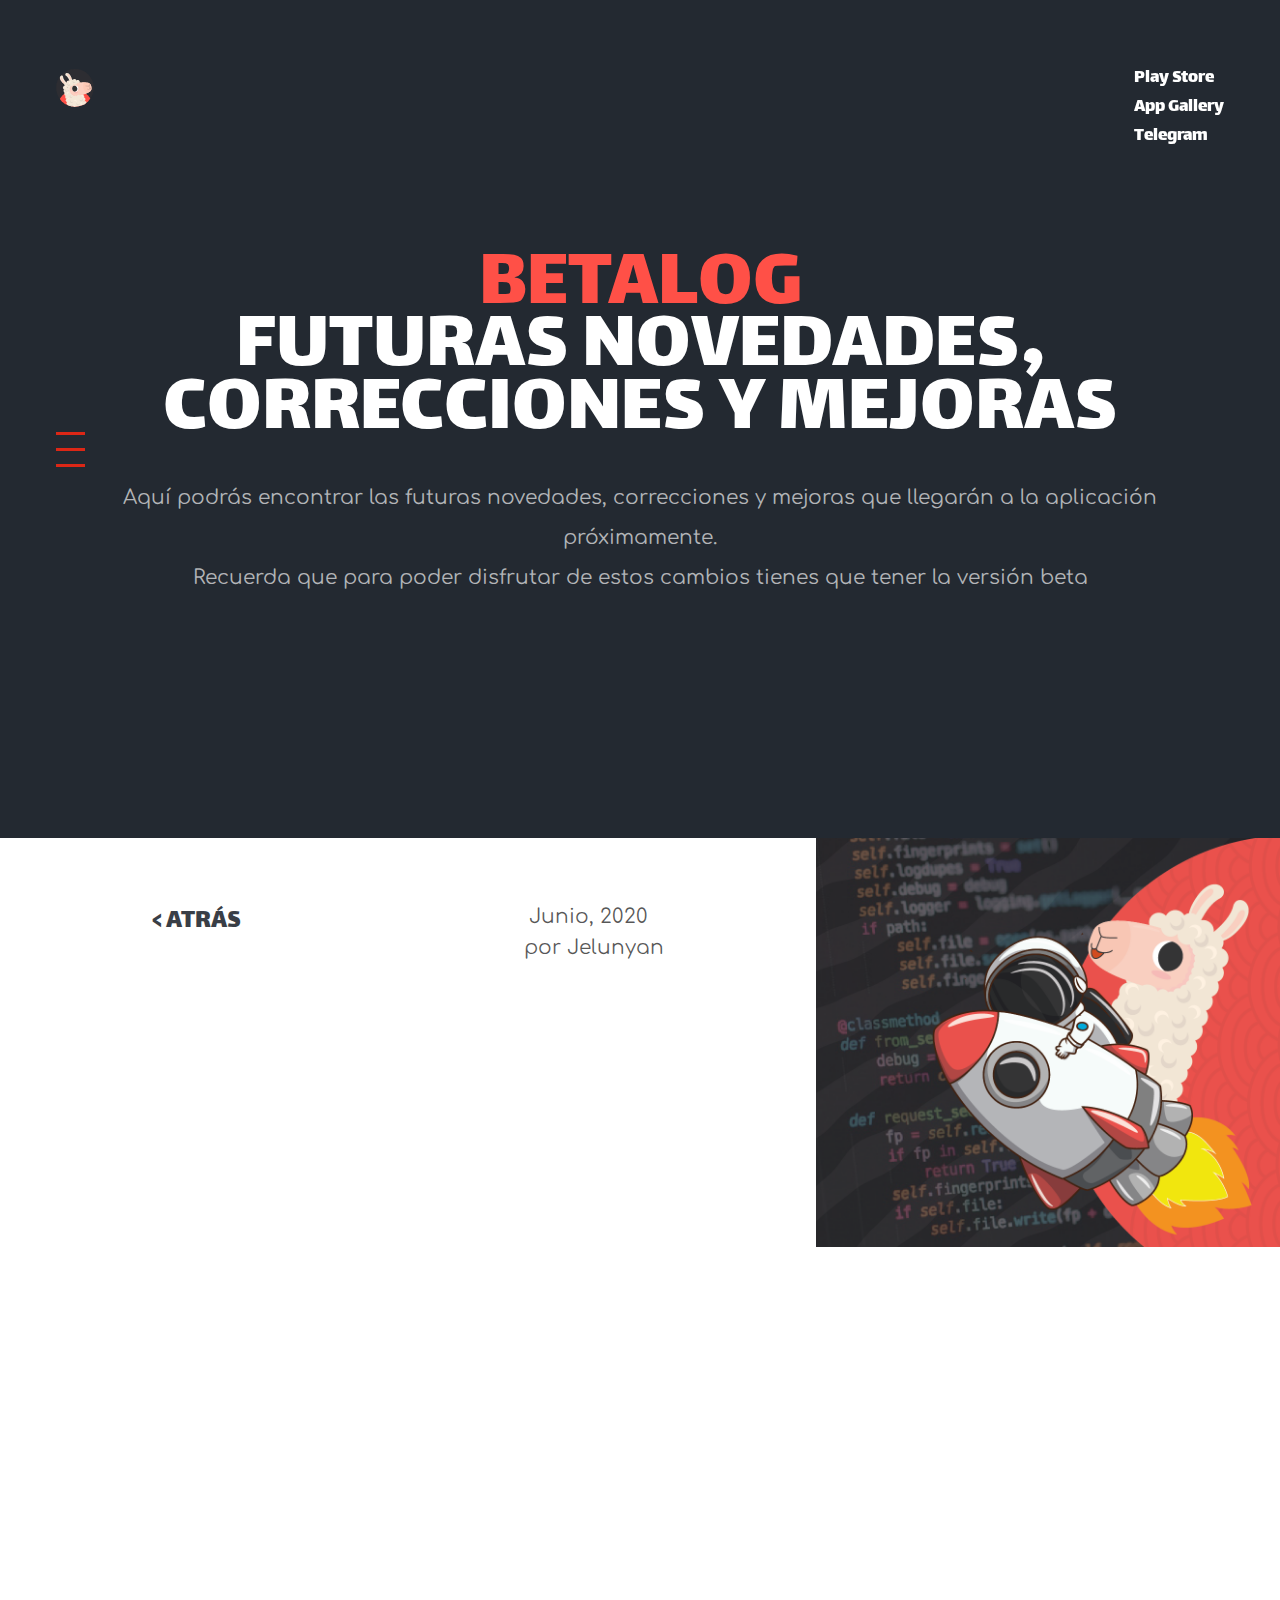
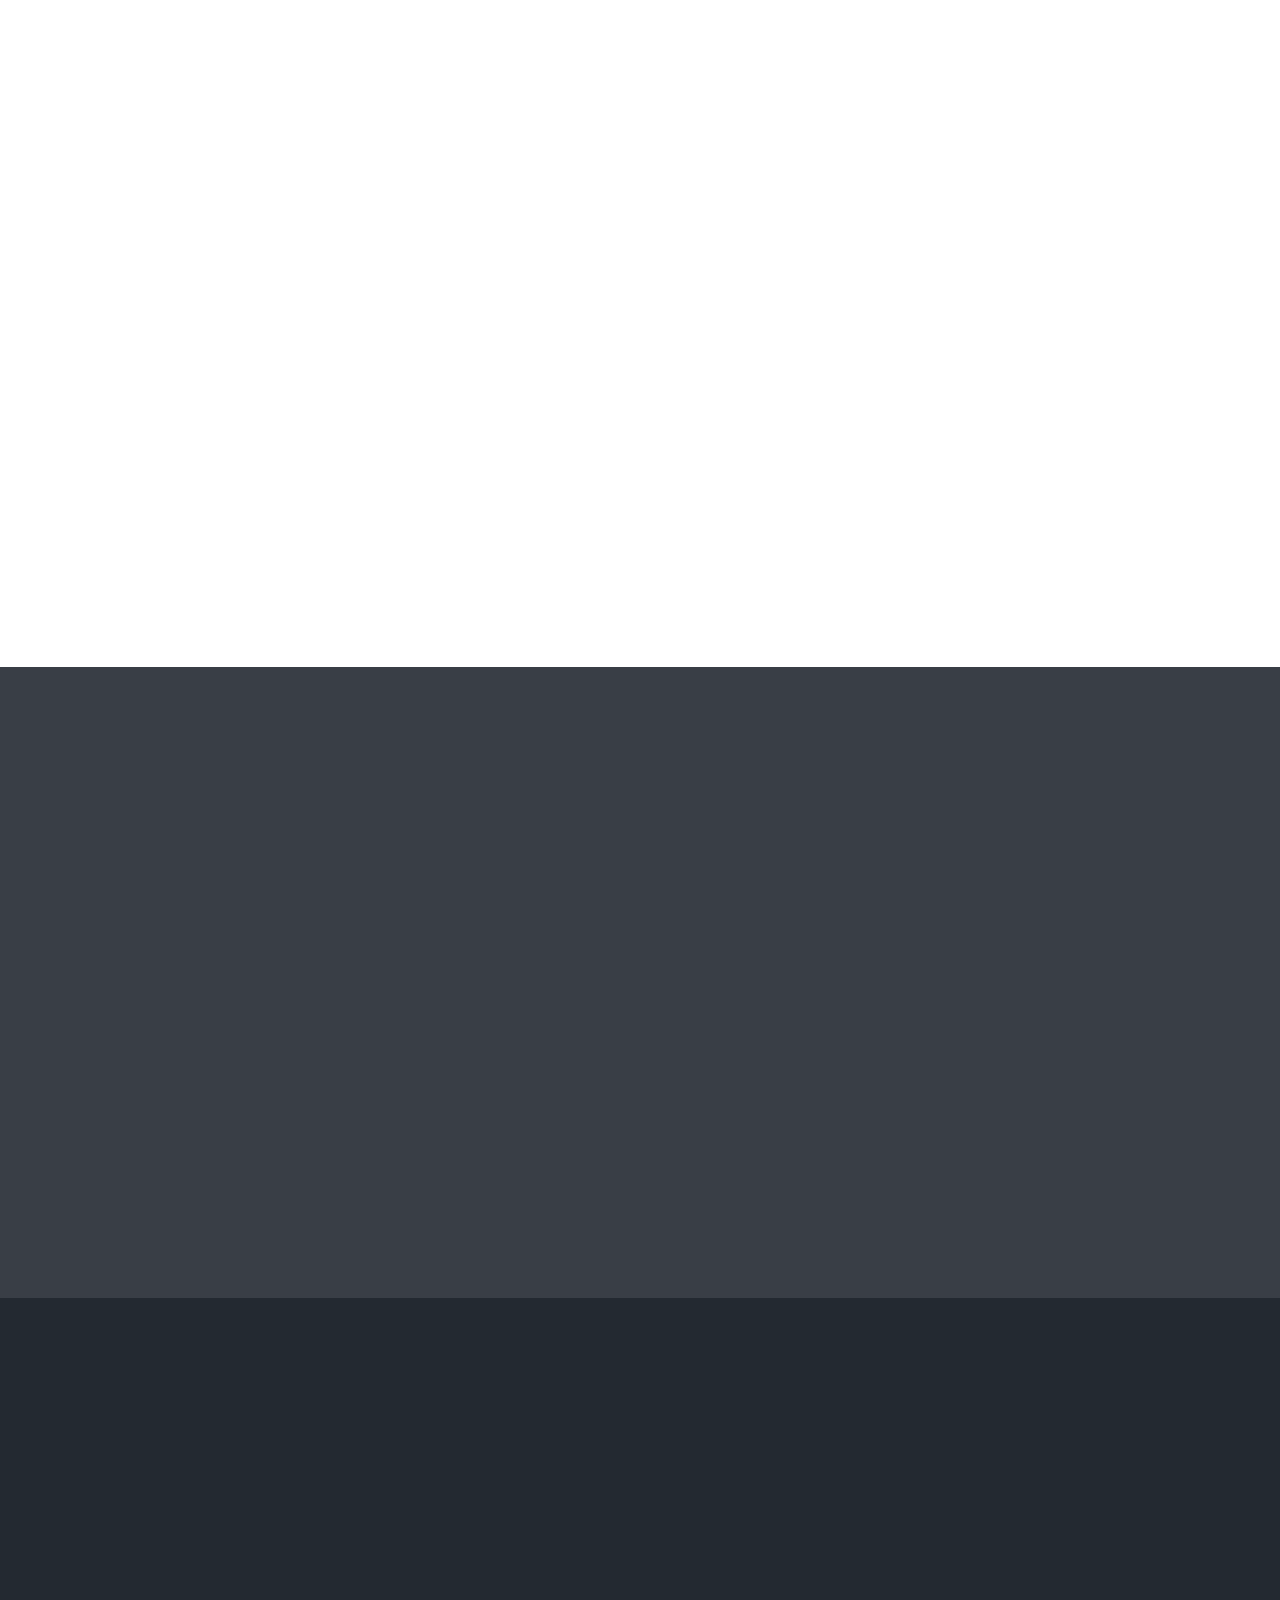
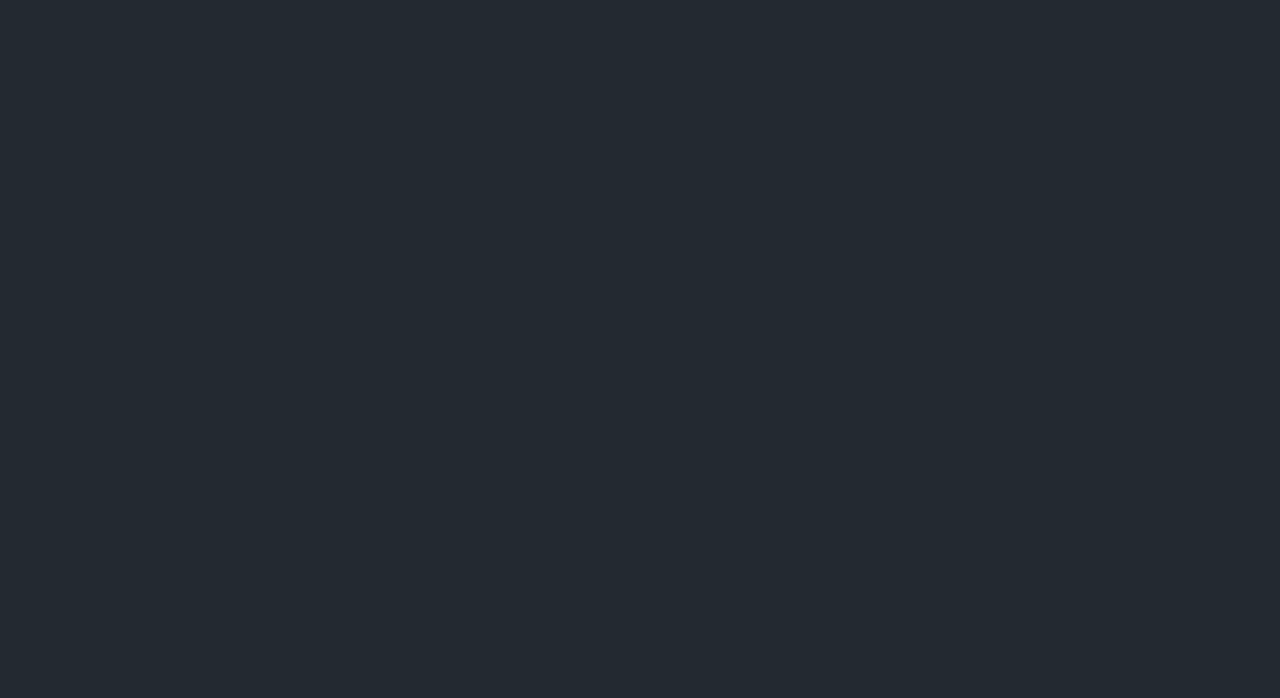
==== commit 37a6518b: "Change to v1.4.0 betalog" ====
--- a/betalog.html
+++ b/betalog.html
@@ -95,7 +95,7 @@
                             <div class="auther">por Jelunyan</div>
                         </div>
                     </div>
-                    <div class="title">Última versión 1.3.3</div>
+                    <div class="title">Última versión 1.4.0</div>
                     <div class="text">La fecha de lanzamiento varía dependiendo de tu localización, la beta solo está disponible para aquellas personas que dispongan de la Play Store, y los errores pueden ser reportados por los canales habituales (E-mail o Grupo de Soporte)</div>
                 </div>
                 <div class="img-holder">
@@ -103,8 +103,17 @@
                 </div>
             </div>
             <div class="post-content">
+              <h1>Novedades</h1>
+              <ul>
+                <li type="disc">Compatibilidad con ChromeCast en el reproductor</li>
+                <li type="disc">Actualización de la app desde la información</li>
+                <li type="disc">Incluidos los temas (ops/eds) a las fichas de la info</li>
+              </ul>
                 <h1>Mejoras</h1>
                 <ul>
+                  <li type="disc">Incluido el enlace a nuestra página web</li>
+                  <li type="disc">Renovación del diseño de los items del buscador</li>
+                  <li type="disc">Incluido el tipo de Anime que buscas (Anime, OVA, Película...)</li>
                   <li type="disc">Aceleración de los procesos de la aplicación</li>
                   <li type="disc">Aceleración completa de las animaciones</li>
                   <li type="disc">Reducción del tamaño de la app</li>
@@ -113,6 +122,7 @@
                 <ul>
                   <li type="disc">Solucionado el problema con series de capítulos (13.5)</li>
                   <li type="disc">Solucionado el crash en la ficha de series en Android 6 e inferiores</li>
+                  <li type="disc">Solucionado el crash en el reproductor en Android 6 e inferiores</li>
                   <li type="disc">Solucionado el problema de la pantalla completa en el reproductor</li>
                   <li type="disc">Problemas con el reproductor interno</li>
                   <li type="disc">Optimizaciones menores</li>
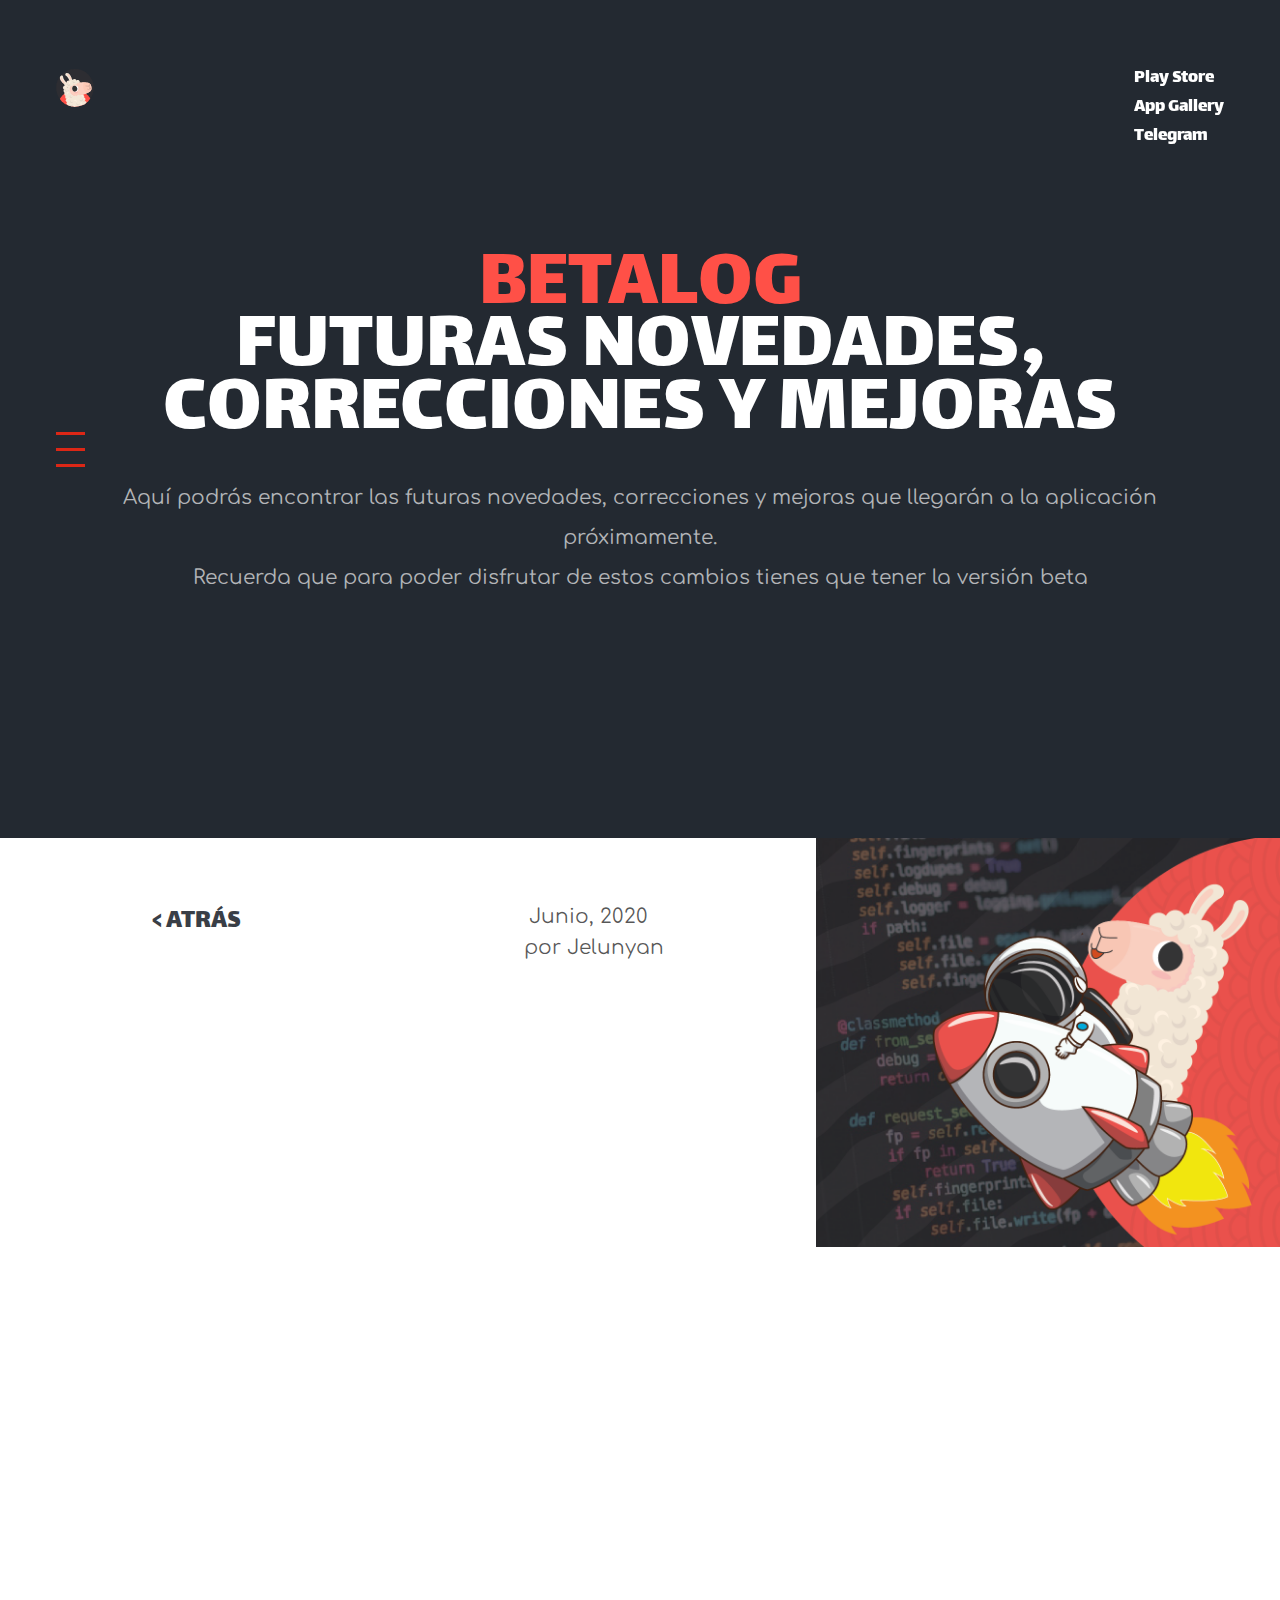
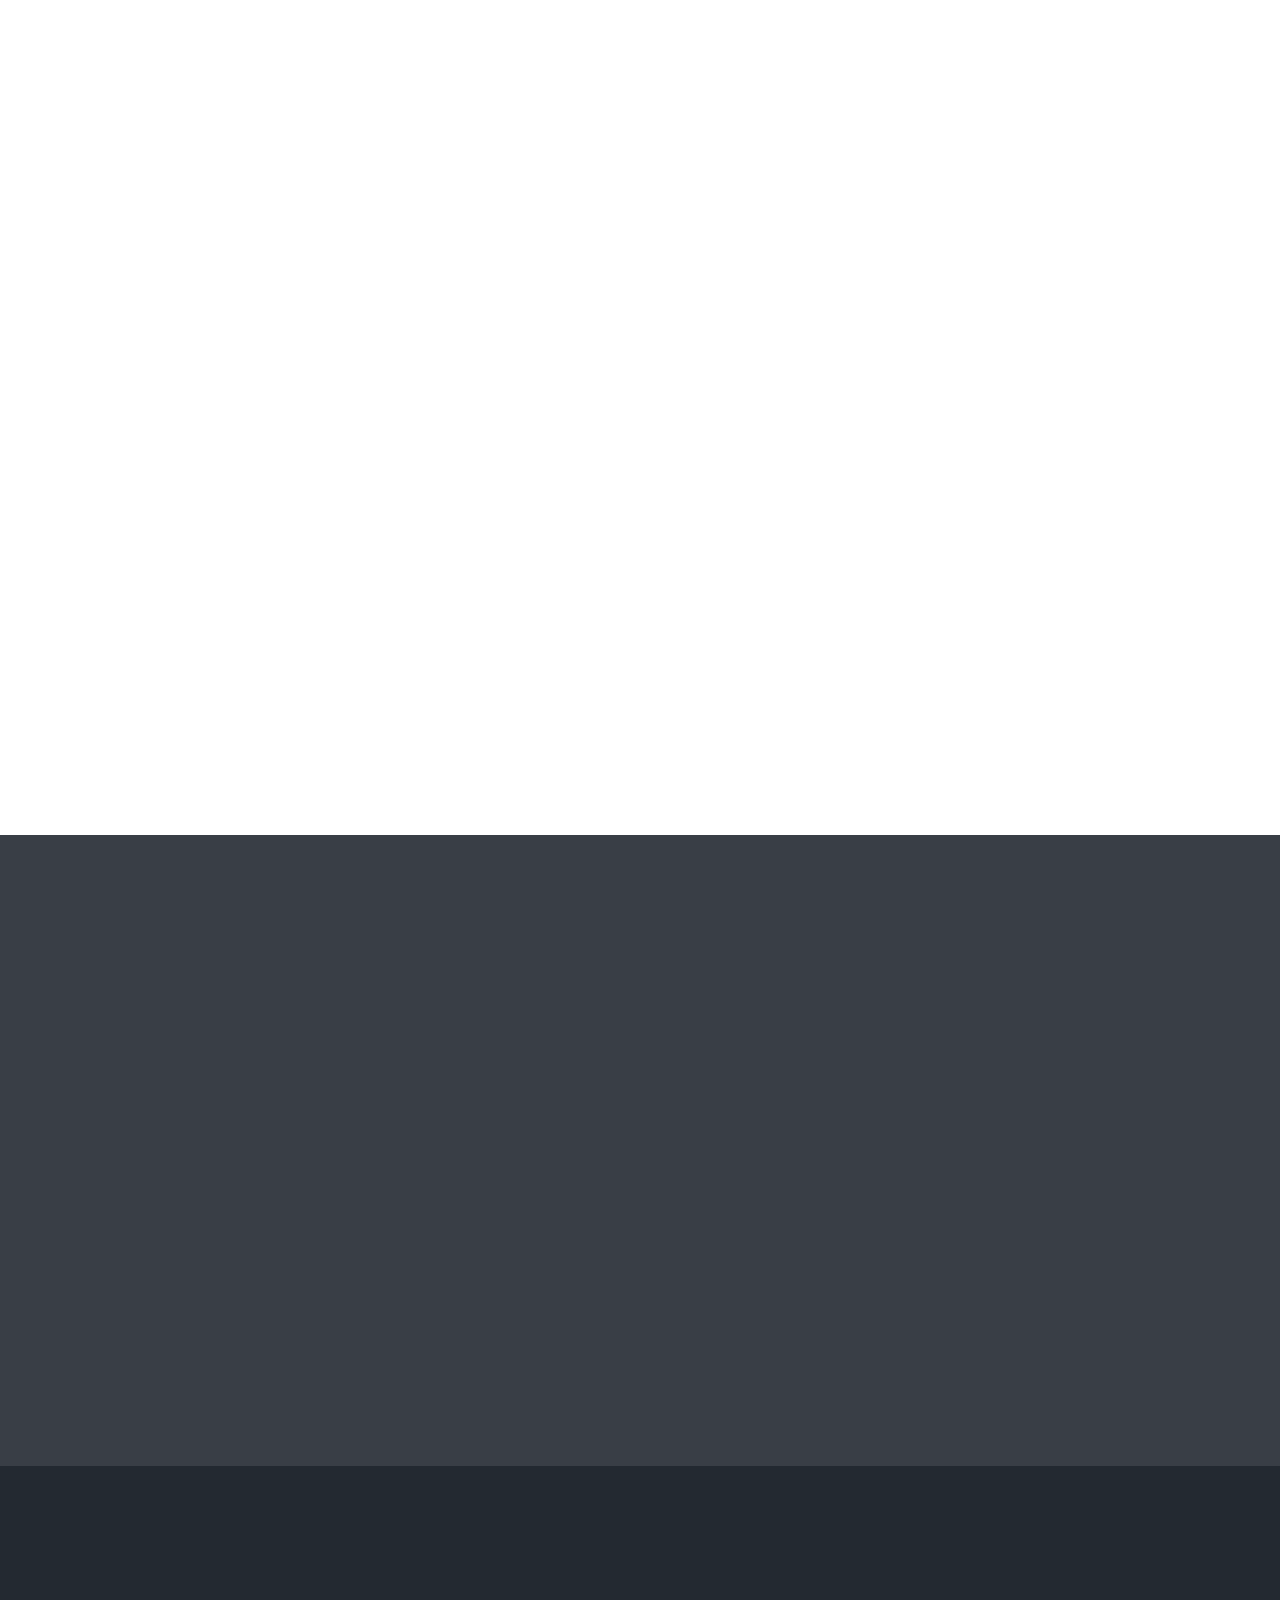
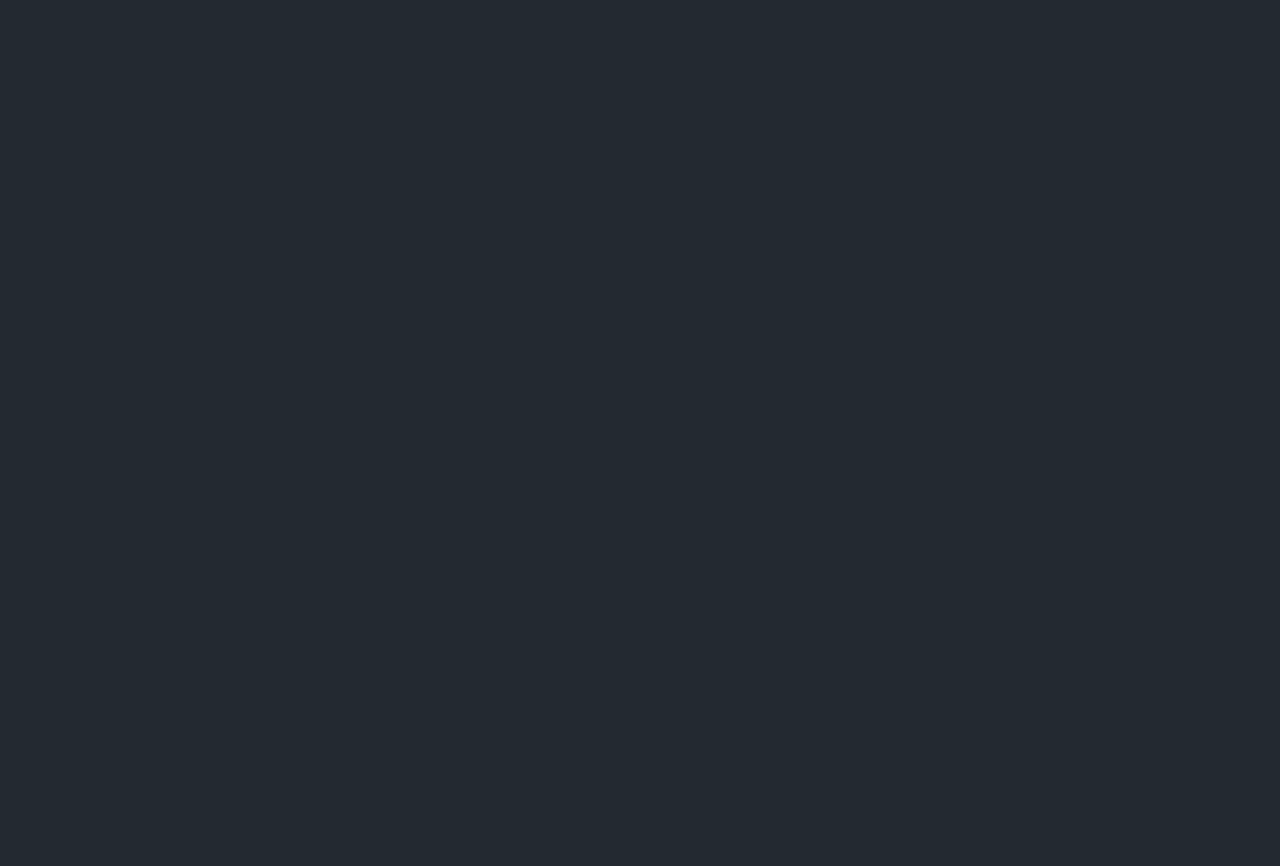
==== commit bfc98d2c: "Add stickers info" ====
--- a/betalog.html
+++ b/betalog.html
@@ -117,9 +117,16 @@
                   <li type="disc">Aceleración de los procesos de la aplicación</li>
                   <li type="disc">Aceleración completa de las animaciones</li>
                   <li type="disc">Reducción del tamaño de la app</li>
+                  <li type="disc">Se han mejorado las animaciones de la radio</li>
+                  <li type="disc">Añadido el texto de "Estas escuchando" y el nombre de la emisora</li>
+                  <li type="disc">Incluido el botón de salir en la radio</li>
+                  <li type="disc">Optimizada la carga de las emisoras de radio</li>
+                  <li type="disc">Mejorado el icono inicial de la app</li>
+                  <li type="disc">Añadido splash en modo nocturno (solo si el sistema esta en ese modo)</li>
                 </ul>
                 <h1>Correcciones</h1>
                 <ul>
+                  <li type="disc">Arreglado el problema grave de los últimos capítulos añadidos</li>
                   <li type="disc">Solucionado el problema con series de capítulos (13.5)</li>
                   <li type="disc">Solucionado el crash en la ficha de series en Android 6 e inferiores</li>
                   <li type="disc">Solucionado el crash en el reproductor en Android 6 e inferiores</li>
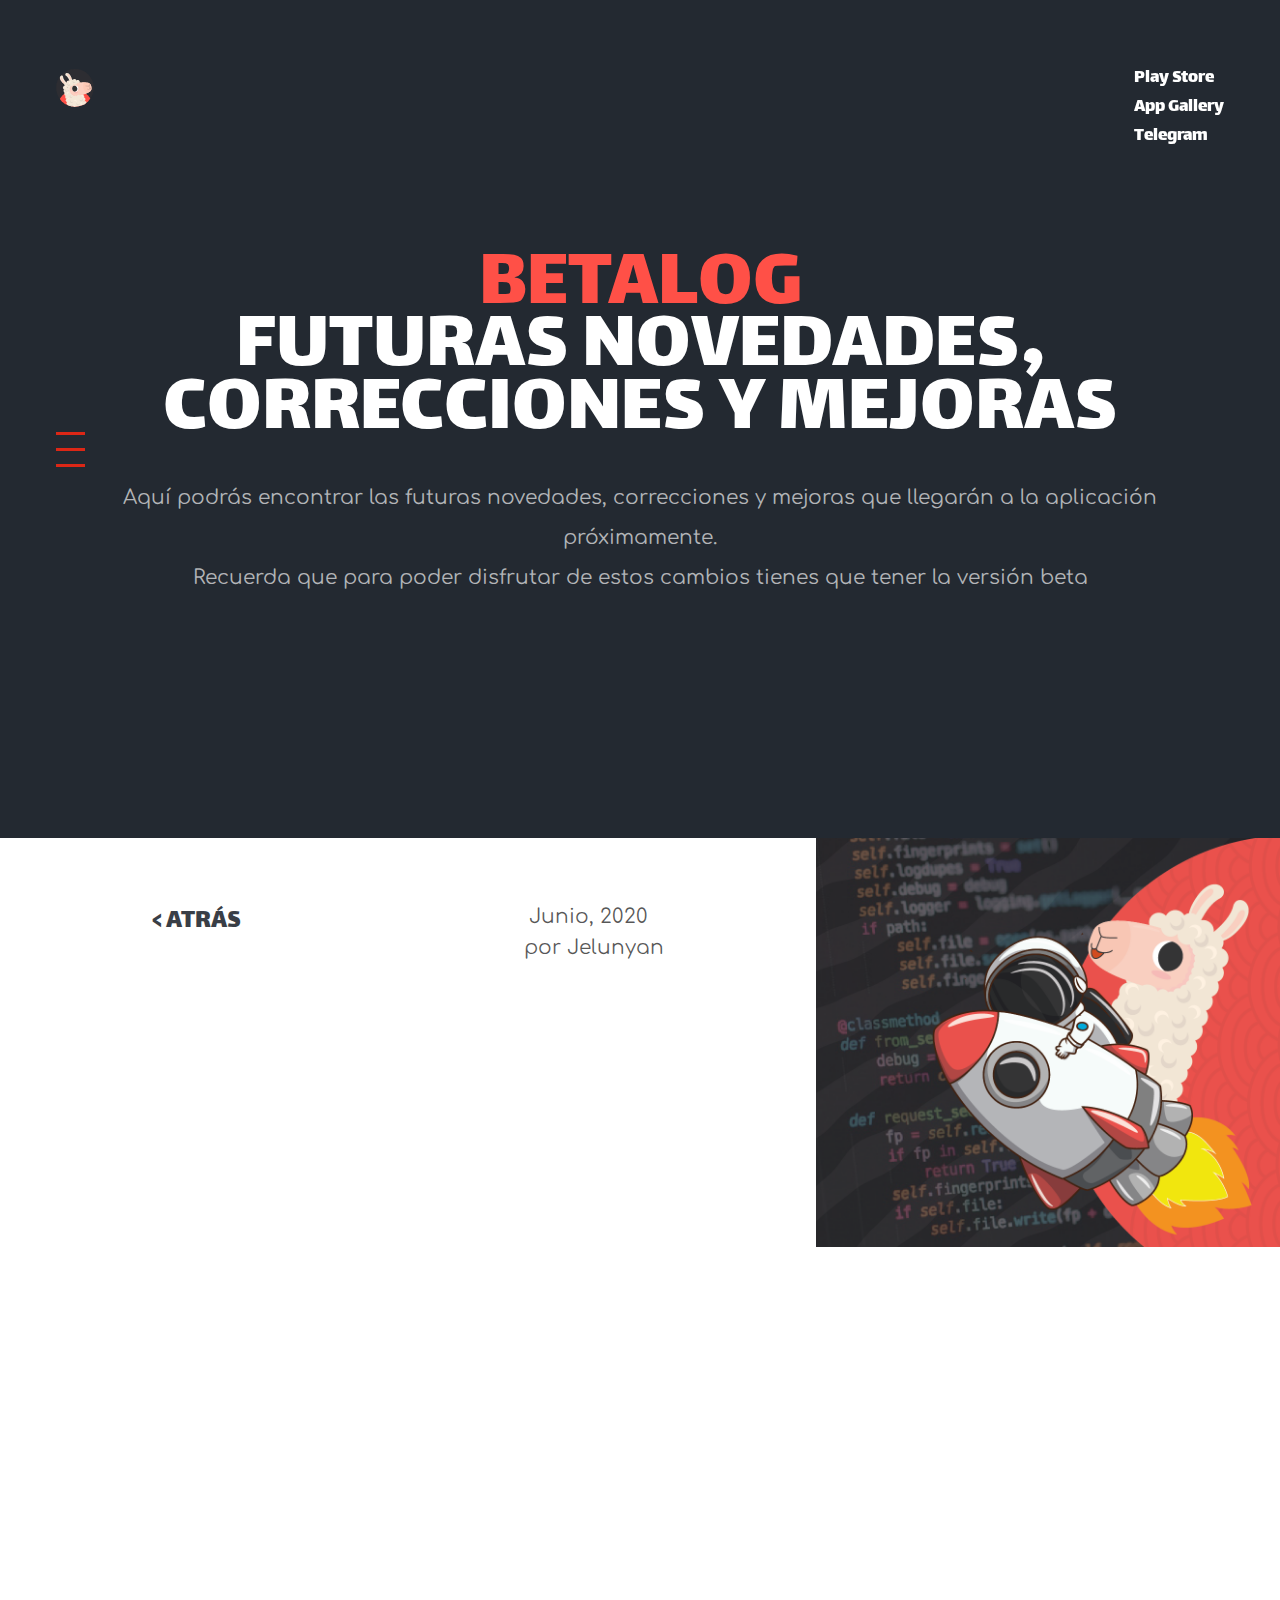
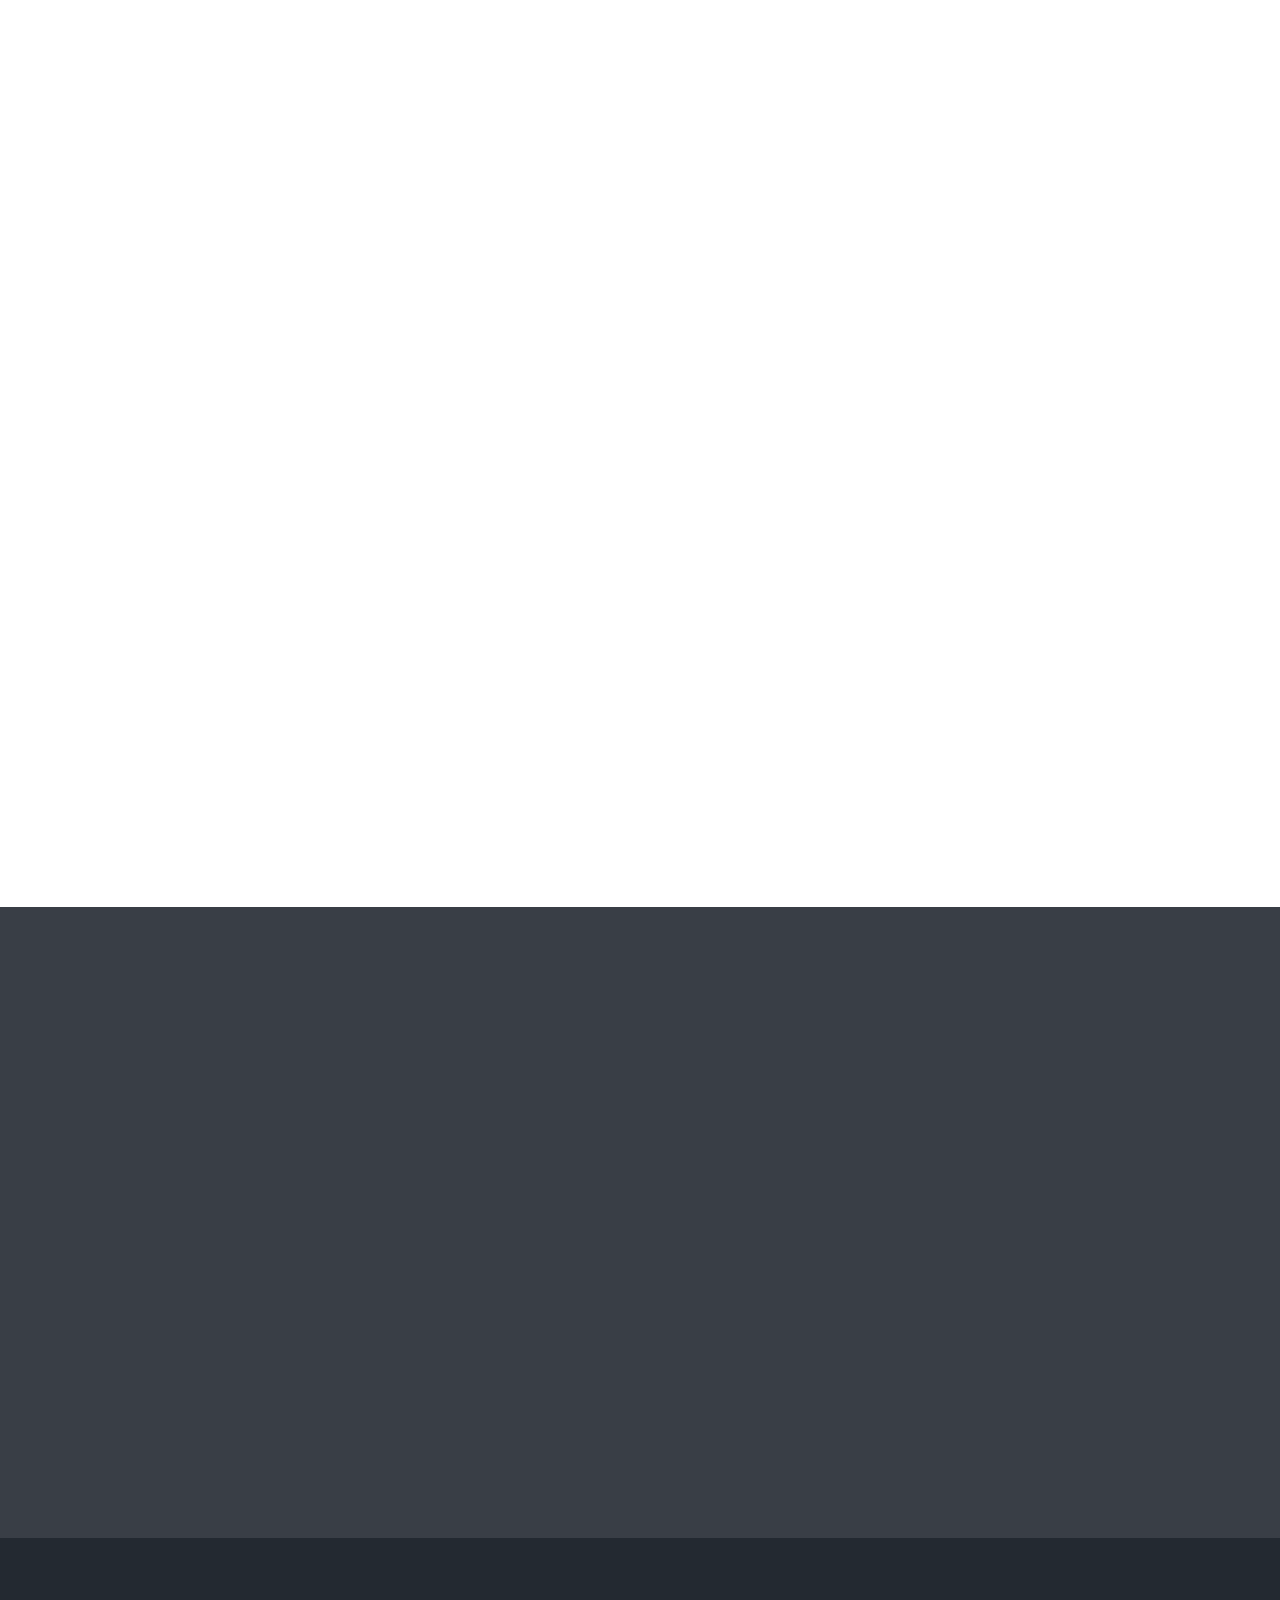
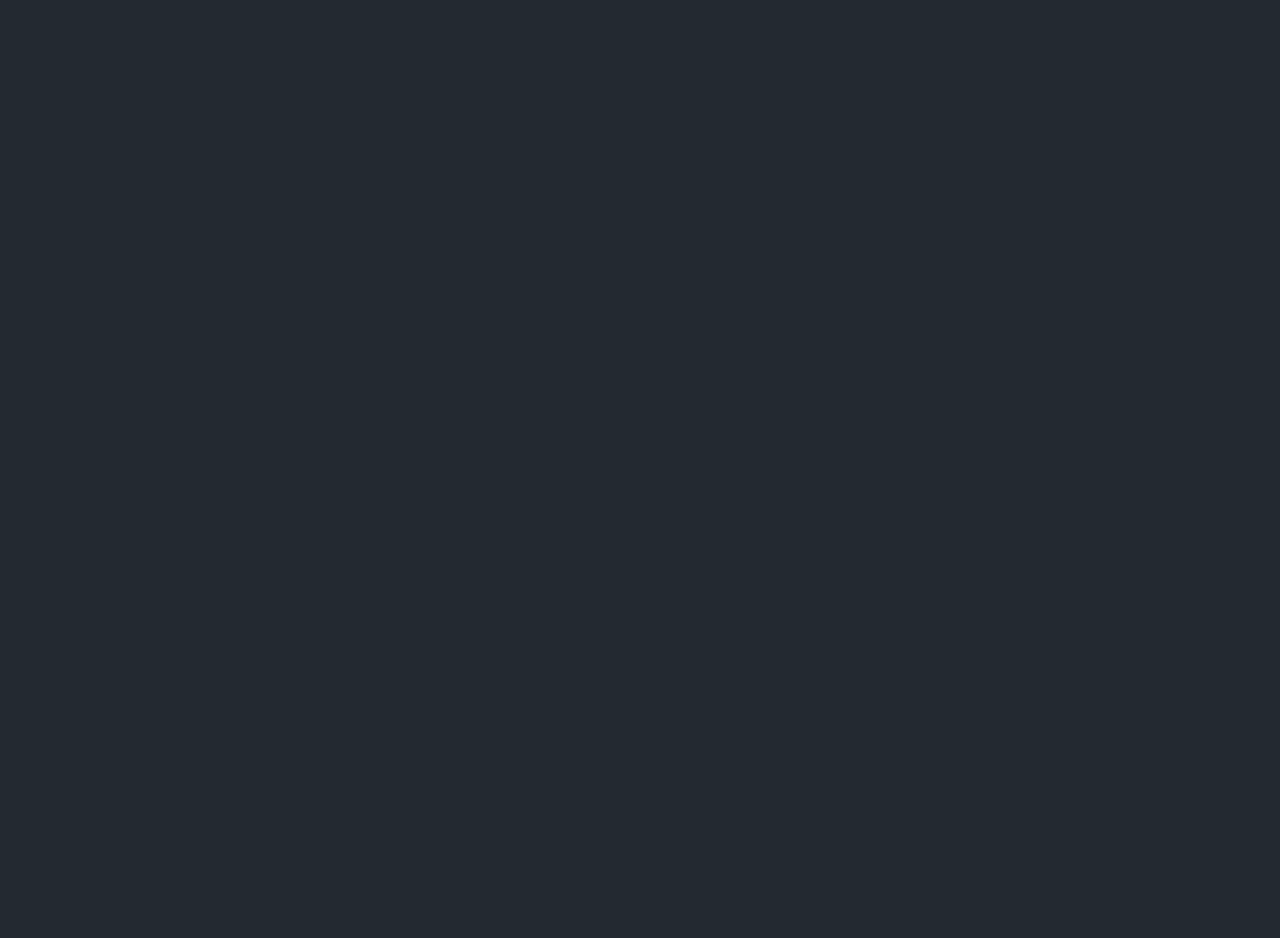
==== commit 42f1e680: "Add news beta" ====
--- a/betalog.html
+++ b/betalog.html
@@ -108,6 +108,8 @@
                 <li type="disc">Compatibilidad con ChromeCast en el reproductor</li>
                 <li type="disc">Actualización de la app desde la información</li>
                 <li type="disc">Incluidos los temas (ops/eds) a las fichas de la info</li>
+                <li type="disc">Añadido el catálogo de stickers</li>
+                <li type="disc">Estrenamos una nueva sección de categorías</li>
               </ul>
                 <h1>Mejoras</h1>
                 <ul>
@@ -132,6 +134,7 @@
                   <li type="disc">Solucionado el crash en el reproductor en Android 6 e inferiores</li>
                   <li type="disc">Solucionado el problema de la pantalla completa en el reproductor</li>
                   <li type="disc">Problemas con el reproductor interno</li>
+                  <li type="disc">Eliminada la barra de navegación en reproductor interno</li>
                   <li type="disc">Optimizaciones menores</li>
                   <li type="disc">Migraciones a código más actualizado</li>
                   <li type="disc">Refactorización y correcciones menores</li>
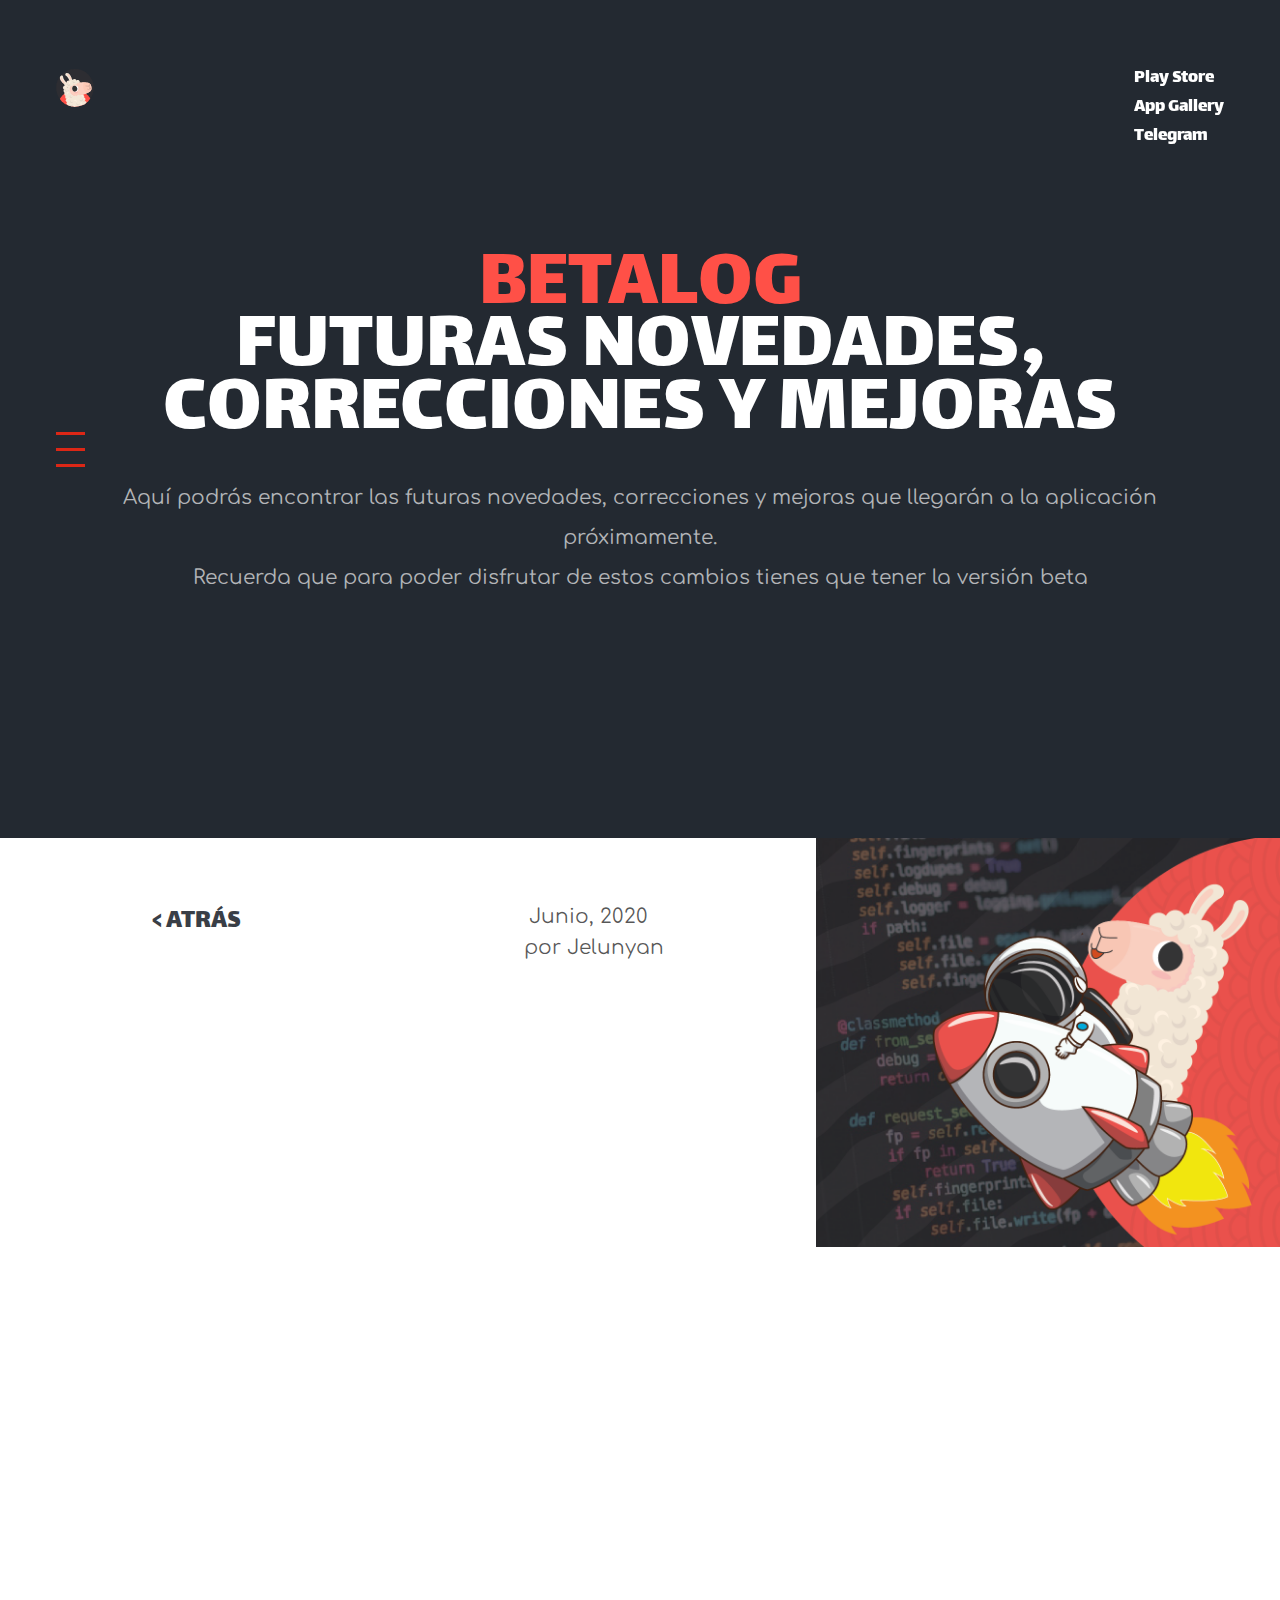
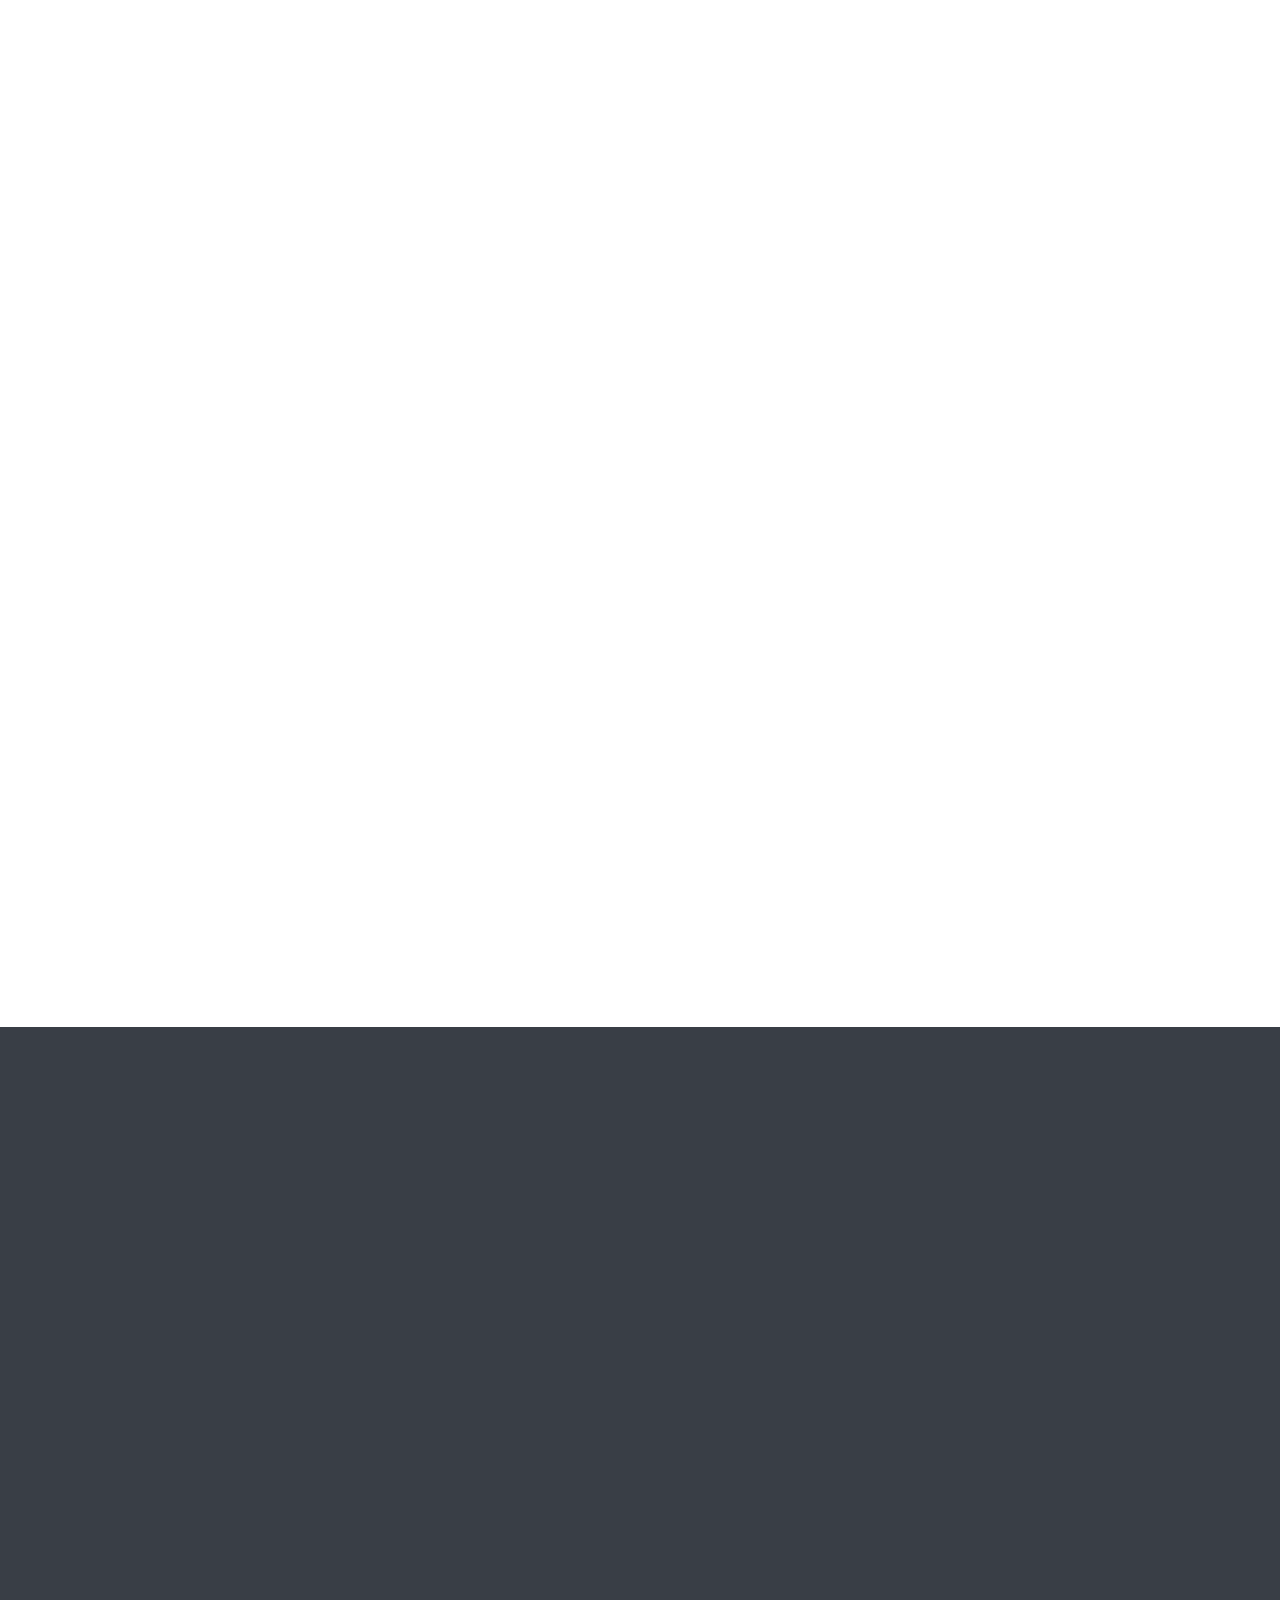
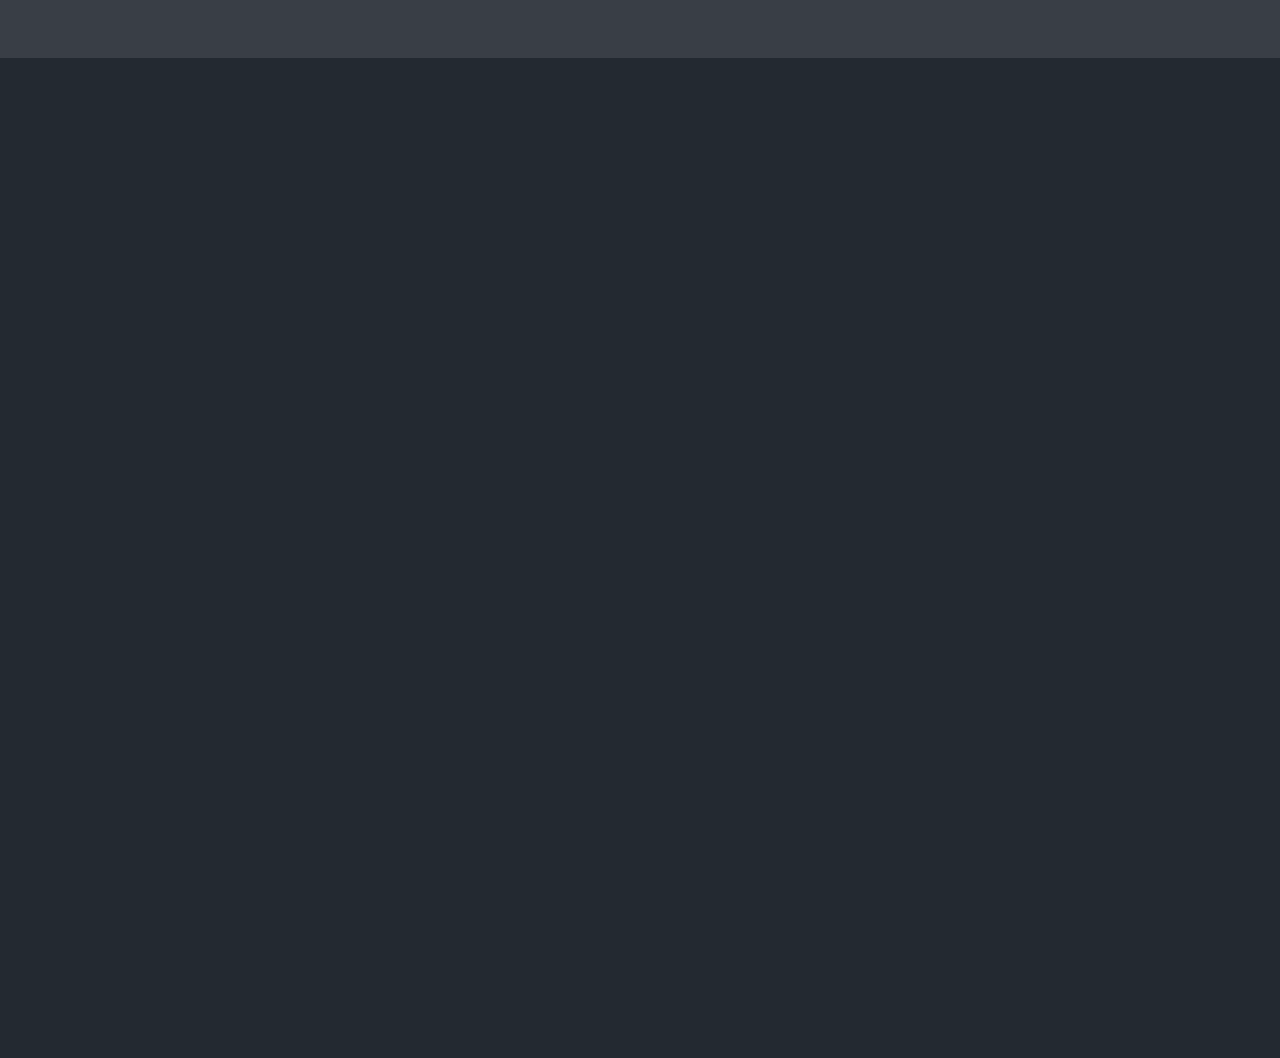
==== commit 2c906570: "v1.4.0 - BC01 - Beta Changelog" ====
--- a/betalog.html
+++ b/betalog.html
@@ -106,10 +106,14 @@
               <h1>Novedades</h1>
               <ul>
                 <li type="disc">Compatibilidad con ChromeCast en el reproductor</li>
+                <li type="disc">Diversas velocidades de reproducción de vídeos</li>
                 <li type="disc">Actualización de la app desde la información</li>
+                <li type="disc">Modo Imagen en Imagen para el reproductor</li>
                 <li type="disc">Incluidos los temas (ops/eds) a las fichas de la info</li>
                 <li type="disc">Añadido el catálogo de stickers</li>
                 <li type="disc">Estrenamos una nueva sección de categorías</li>
+                <li type="disc">Ahora si mantienes presionado un capítulo reciente verás la info de la serie</li>
+                <li type="disc">Estrenamos una nueva sección de openings, endings y artistas</li>
               </ul>
                 <h1>Mejoras</h1>
                 <ul>
@@ -125,6 +129,7 @@
                   <li type="disc">Optimizada la carga de las emisoras de radio</li>
                   <li type="disc">Mejorado el icono inicial de la app</li>
                   <li type="disc">Añadido splash en modo nocturno (solo si el sistema esta en ese modo)</li>
+                  <li type="disc">En episodios recientes, si es el primer capítulo saldrá 'Estreno'</li>
                 </ul>
                 <h1>Correcciones</h1>
                 <ul>
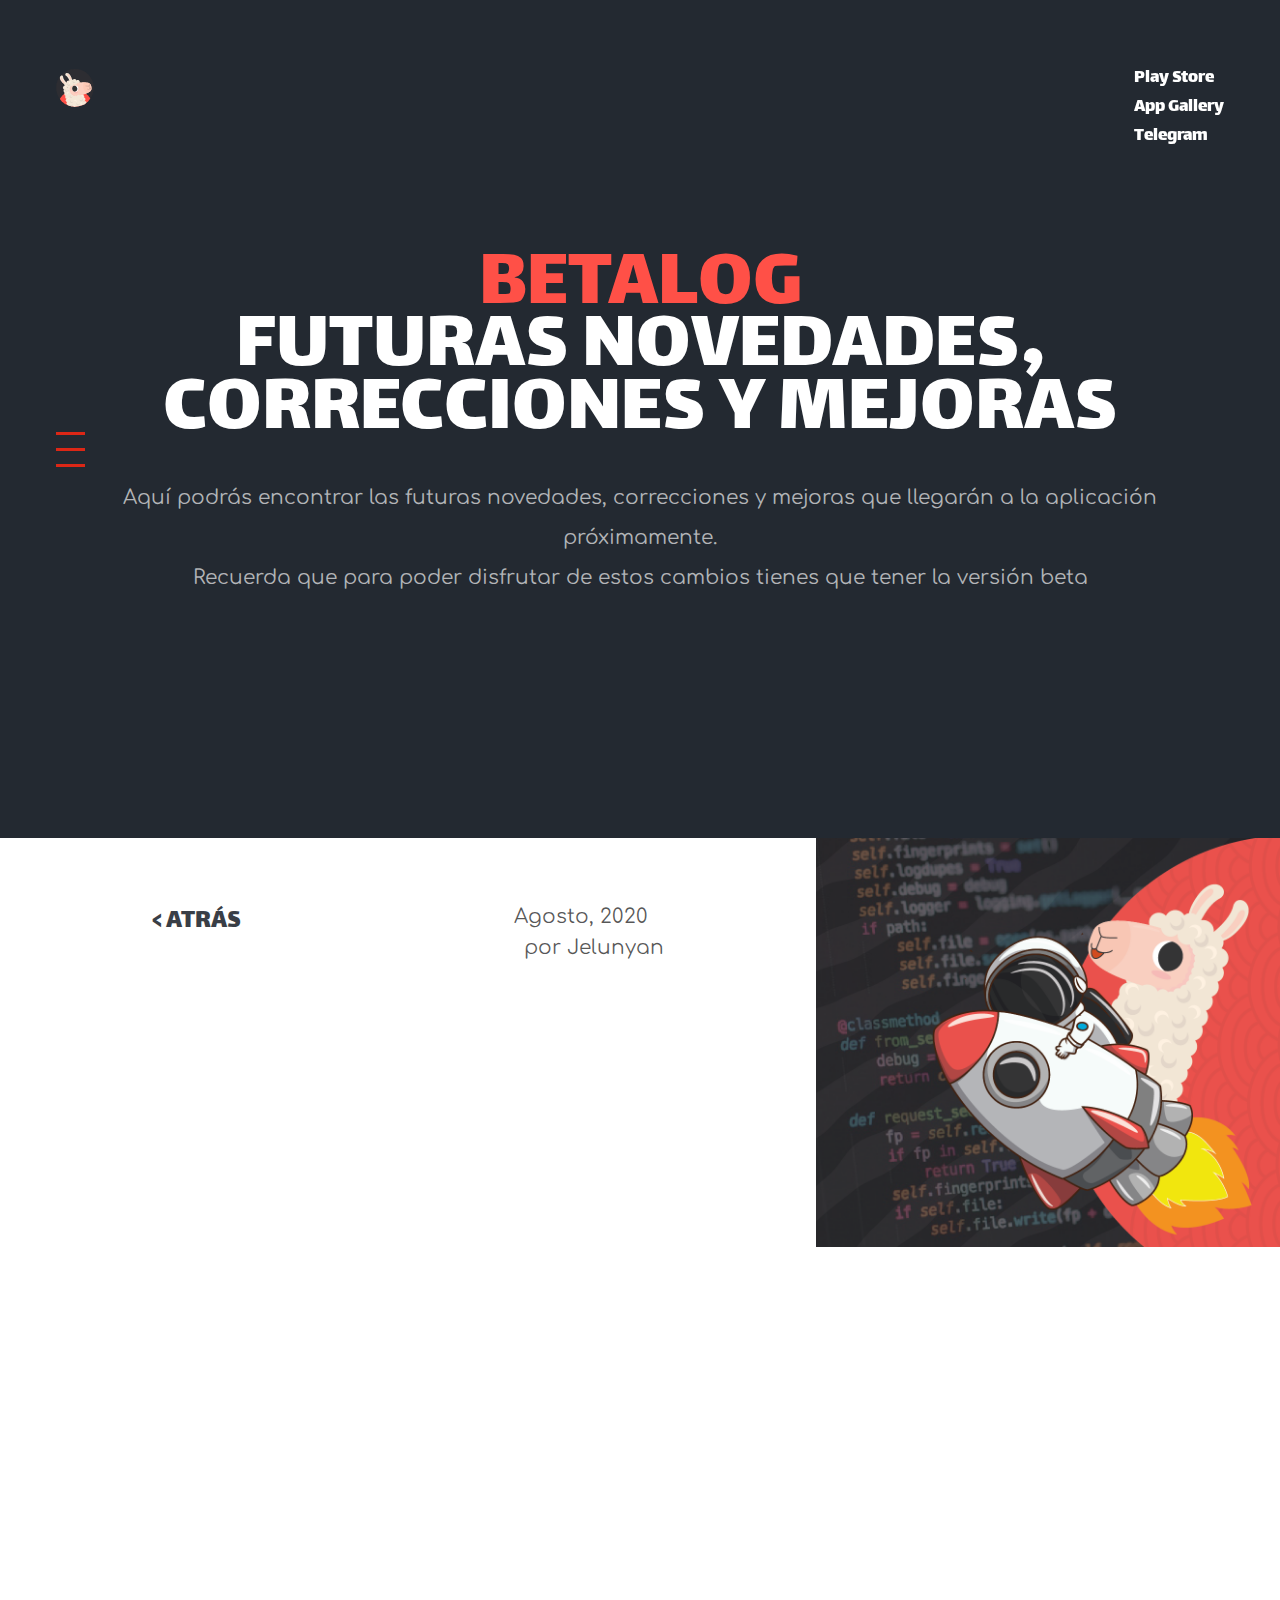
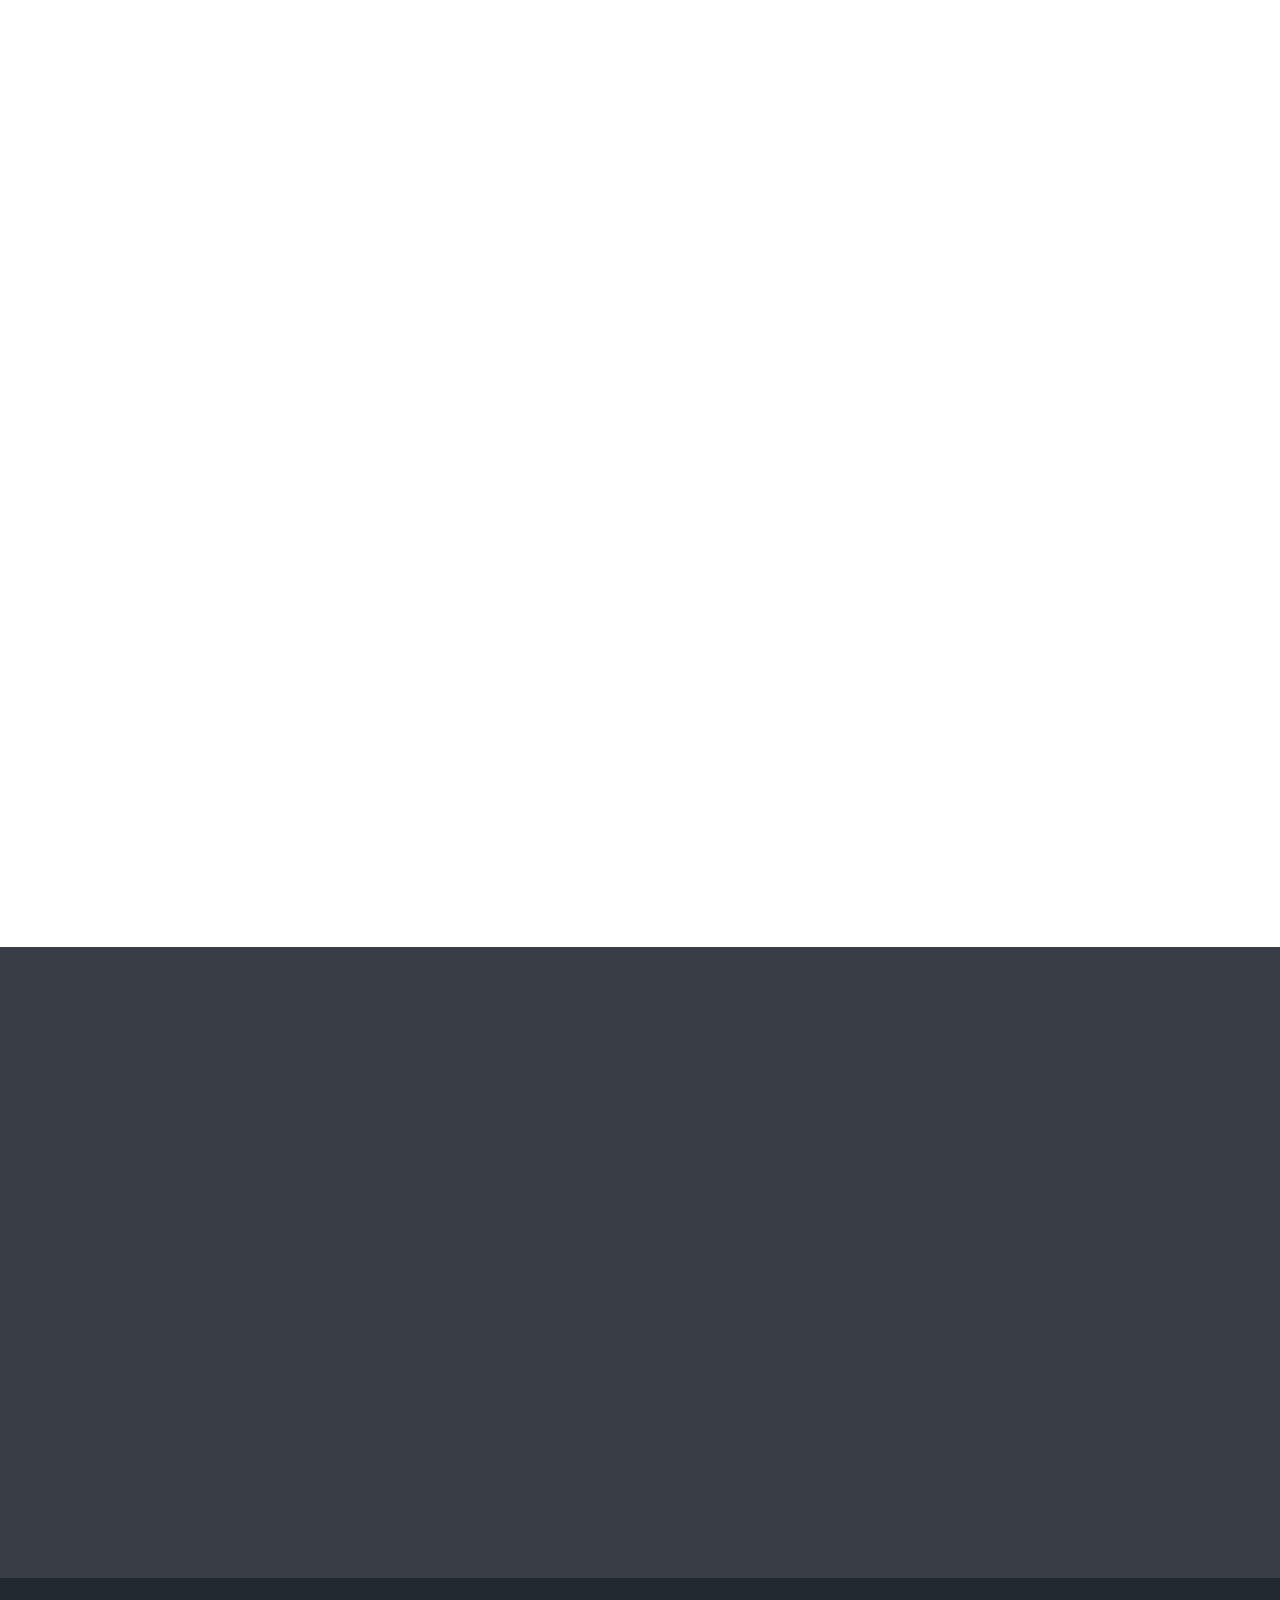
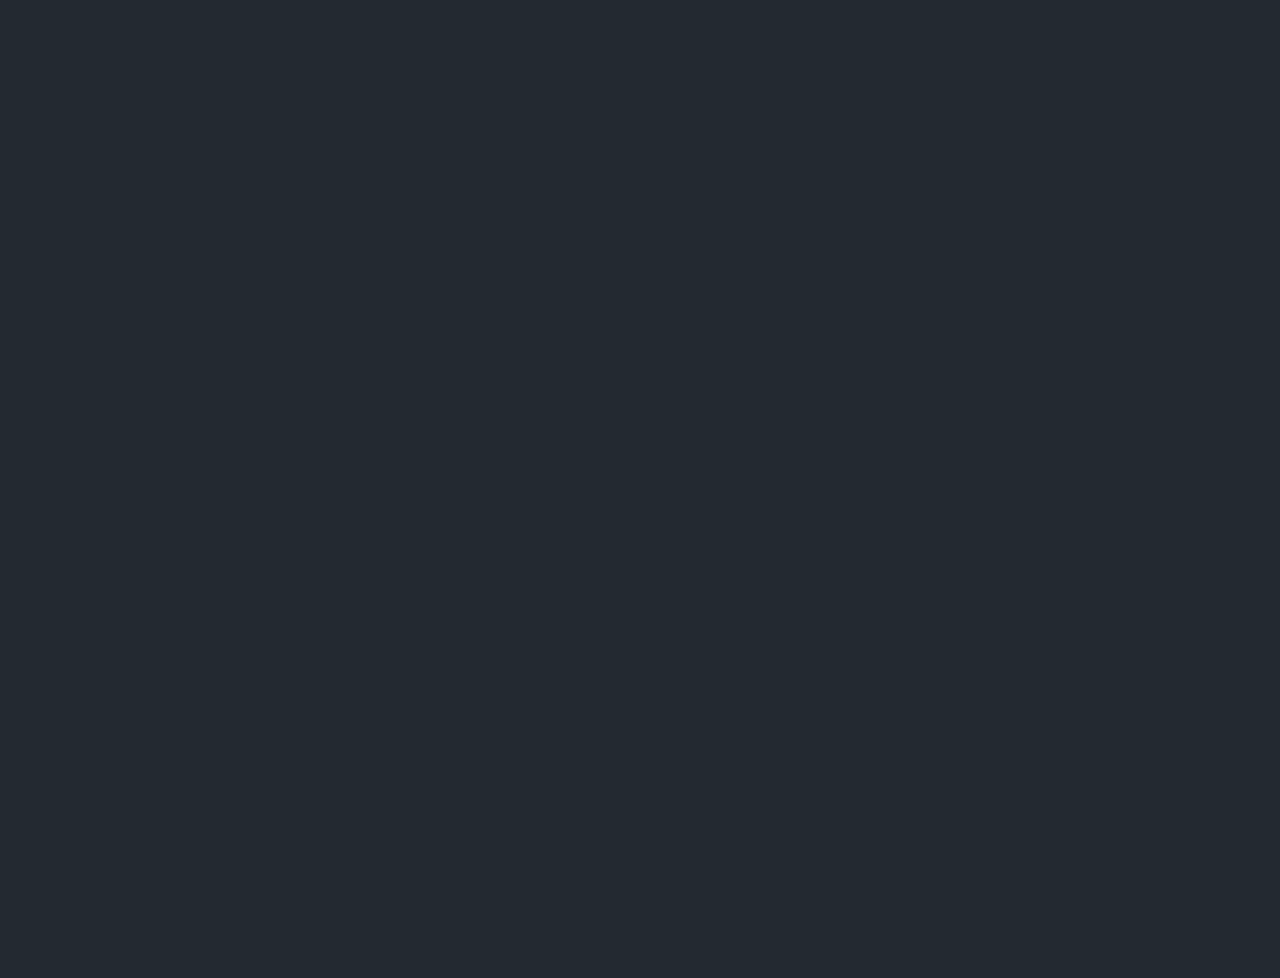
==== commit 3e501156: "Pre-Beta v1.5.0" ====
--- a/betalog.html
+++ b/betalog.html
@@ -91,11 +91,12 @@
                             <a href="blog.html">&#x3C; Atrás</a>
                         </div>
                         <div class="post-info">
-                            <div class="date">Junio, 2020</div>
+                            <div class="date">Agosto, 2020</div>
                             <div class="auther">por Jelunyan</div>
                         </div>
                     </div>
-                    <div class="title">Última versión 1.4.0</div>
+                    <div class="title">Última versión 1.5.0</div>
+                    <div class="text"><b>Esta versión para el canal de 'Betatester' aún tiene el lanzamiento pendiente, la estimación de la salida de la actualización v1.5.0 para todos está prevista para el mes de septiembre</b></div><br>
                     <div class="text">La fecha de lanzamiento varía dependiendo de tu localización, la beta solo está disponible para aquellas personas que dispongan de la Play Store, y los errores pueden ser reportados por los canales habituales (E-mail o Grupo de Soporte)</div>
                 </div>
                 <div class="img-holder">
@@ -105,41 +106,30 @@
             <div class="post-content">
               <h1>Novedades</h1>
               <ul>
-                <li type="disc">Compatibilidad con ChromeCast en el reproductor</li>
-                <li type="disc">Diversas velocidades de reproducción de vídeos</li>
-                <li type="disc">Actualización de la app desde la información</li>
-                <li type="disc">Modo Imagen en Imagen para el reproductor</li>
-                <li type="disc">Incluidos los temas (ops/eds) a las fichas de la info</li>
-                <li type="disc">Añadido el catálogo de stickers</li>
-                <li type="disc">Estrenamos una nueva sección de categorías</li>
-                <li type="disc">Ahora si mantienes presionado un capítulo reciente verás la info de la serie</li>
-                <li type="disc">Estrenamos una nueva sección de openings, endings y artistas</li>
+                <li type="disc">Renovamos AlpiViews (Seguimiento, Favoritos, Ver luego, Noticias, Música, Stickers)</li>
+                <li type="disc">Renovado el buscador (la primera vez tarda en cargar los datos, luego irá fluido)</li>
+                <li type="disc">El buscador te sugerirá la serie según el texto que escribas</li>
+                <li type="disc">Nueva sección de directorio</li>
+                <li type="disc">Ahora el episodio visualizado se marcará como Visto/No Visto</li>
+                <li type="disc">Rediseñada la pantalla del artículo de las noticias</li>
+                <li type="disc">Reproductor Inteligente: Ahora si dejas un capítulo a medias, continuará donde lo dejaste</li>
+                <li type="disc">Nuevo menú para guardar tus favoritos</li>
+                <li type="disc">Nueva sección para apoyar el anime legal</li>
               </ul>
                 <h1>Mejoras</h1>
                 <ul>
-                  <li type="disc">Incluido el enlace a nuestra página web</li>
-                  <li type="disc">Renovación del diseño de los items del buscador</li>
-                  <li type="disc">Incluido el tipo de Anime que buscas (Anime, OVA, Película...)</li>
-                  <li type="disc">Aceleración de los procesos de la aplicación</li>
-                  <li type="disc">Aceleración completa de las animaciones</li>
-                  <li type="disc">Reducción del tamaño de la app</li>
-                  <li type="disc">Se han mejorado las animaciones de la radio</li>
-                  <li type="disc">Añadido el texto de "Estas escuchando" y el nombre de la emisora</li>
-                  <li type="disc">Incluido el botón de salir en la radio</li>
-                  <li type="disc">Optimizada la carga de las emisoras de radio</li>
-                  <li type="disc">Mejorado el icono inicial de la app</li>
-                  <li type="disc">Añadido splash en modo nocturno (solo si el sistema esta en ese modo)</li>
-                  <li type="disc">En episodios recientes, si es el primer capítulo saldrá 'Estreno'</li>
+                  <li type="disc">Nuevo desplazamiento de los episodios recientes</li>
+                  <li type="disc">Optimizada la carga de la lista de Stickers</li>
+                  <li type="disc">Nuevo diseño en los items del buscador</li>
+                  <li type="disc">Rebovinar el vídeo con doble toque (igual que YouTube)</li>
+                  <li type="disc">A partir de ahora se forzarán las actualizaciones en versiones antiguas o que tengan problemas graves</li>
                 </ul>
                 <h1>Correcciones</h1>
                 <ul>
-                  <li type="disc">Arreglado el problema grave de los últimos capítulos añadidos</li>
-                  <li type="disc">Solucionado el problema con series de capítulos (13.5)</li>
-                  <li type="disc">Solucionado el crash en la ficha de series en Android 6 e inferiores</li>
-                  <li type="disc">Solucionado el crash en el reproductor en Android 6 e inferiores</li>
-                  <li type="disc">Solucionado el problema de la pantalla completa en el reproductor</li>
-                  <li type="disc">Problemas con el reproductor interno</li>
-                  <li type="disc">Eliminada la barra de navegación en reproductor interno</li>
+                  <li type="disc">Botón de ir hacia atrás y 'Me Gusta' de los Stickers</li>
+                  <li type="disc">Se ha arreglado el diseño del buscador anual de música en el modo nocturno</li>
+                  <li type="disc">Se han corregido los problemas graves en las búsquedas con el buscador principal</li>
+                  <li type="disc">Si tu móvil se bloquea mientras ves un capítulo, al desbloquear continuará en el momento donde lo dejaste</li>
                   <li type="disc">Optimizaciones menores</li>
                   <li type="disc">Migraciones a código más actualizado</li>
                   <li type="disc">Refactorización y correcciones menores</li>
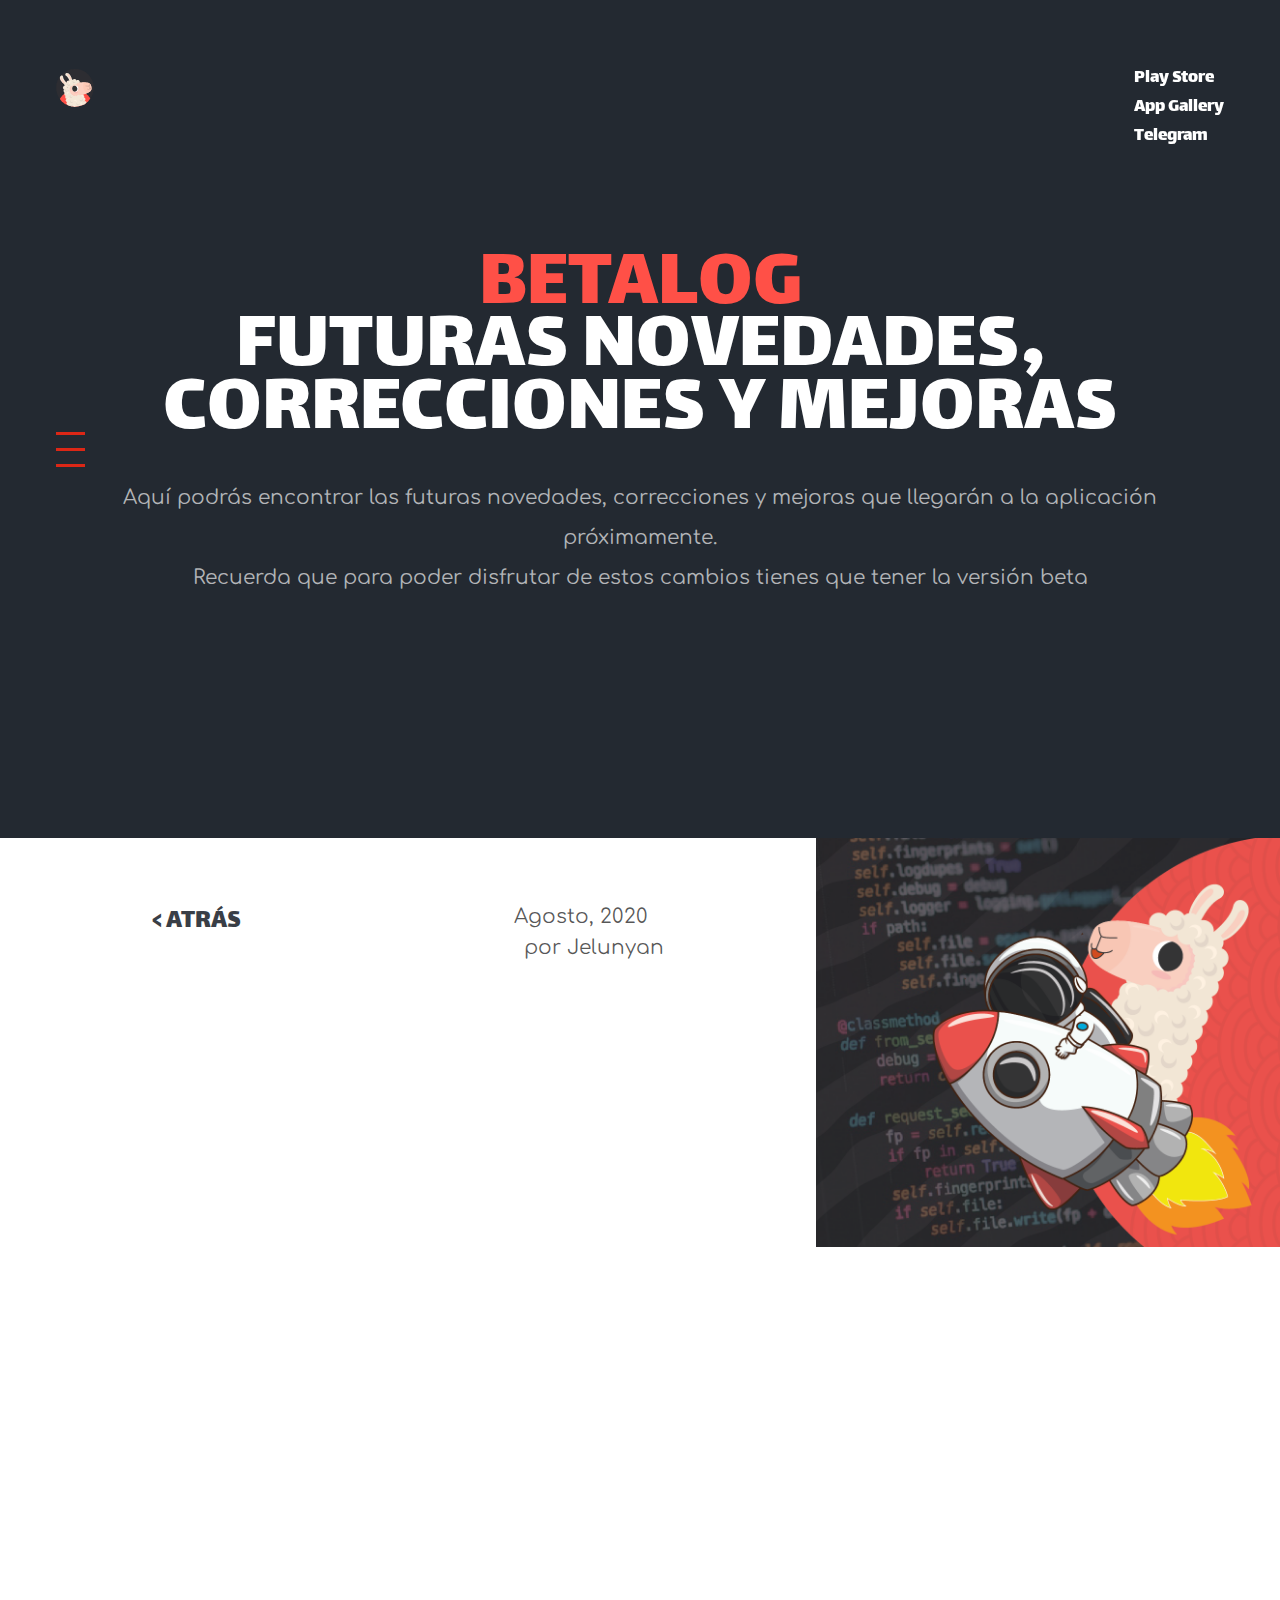
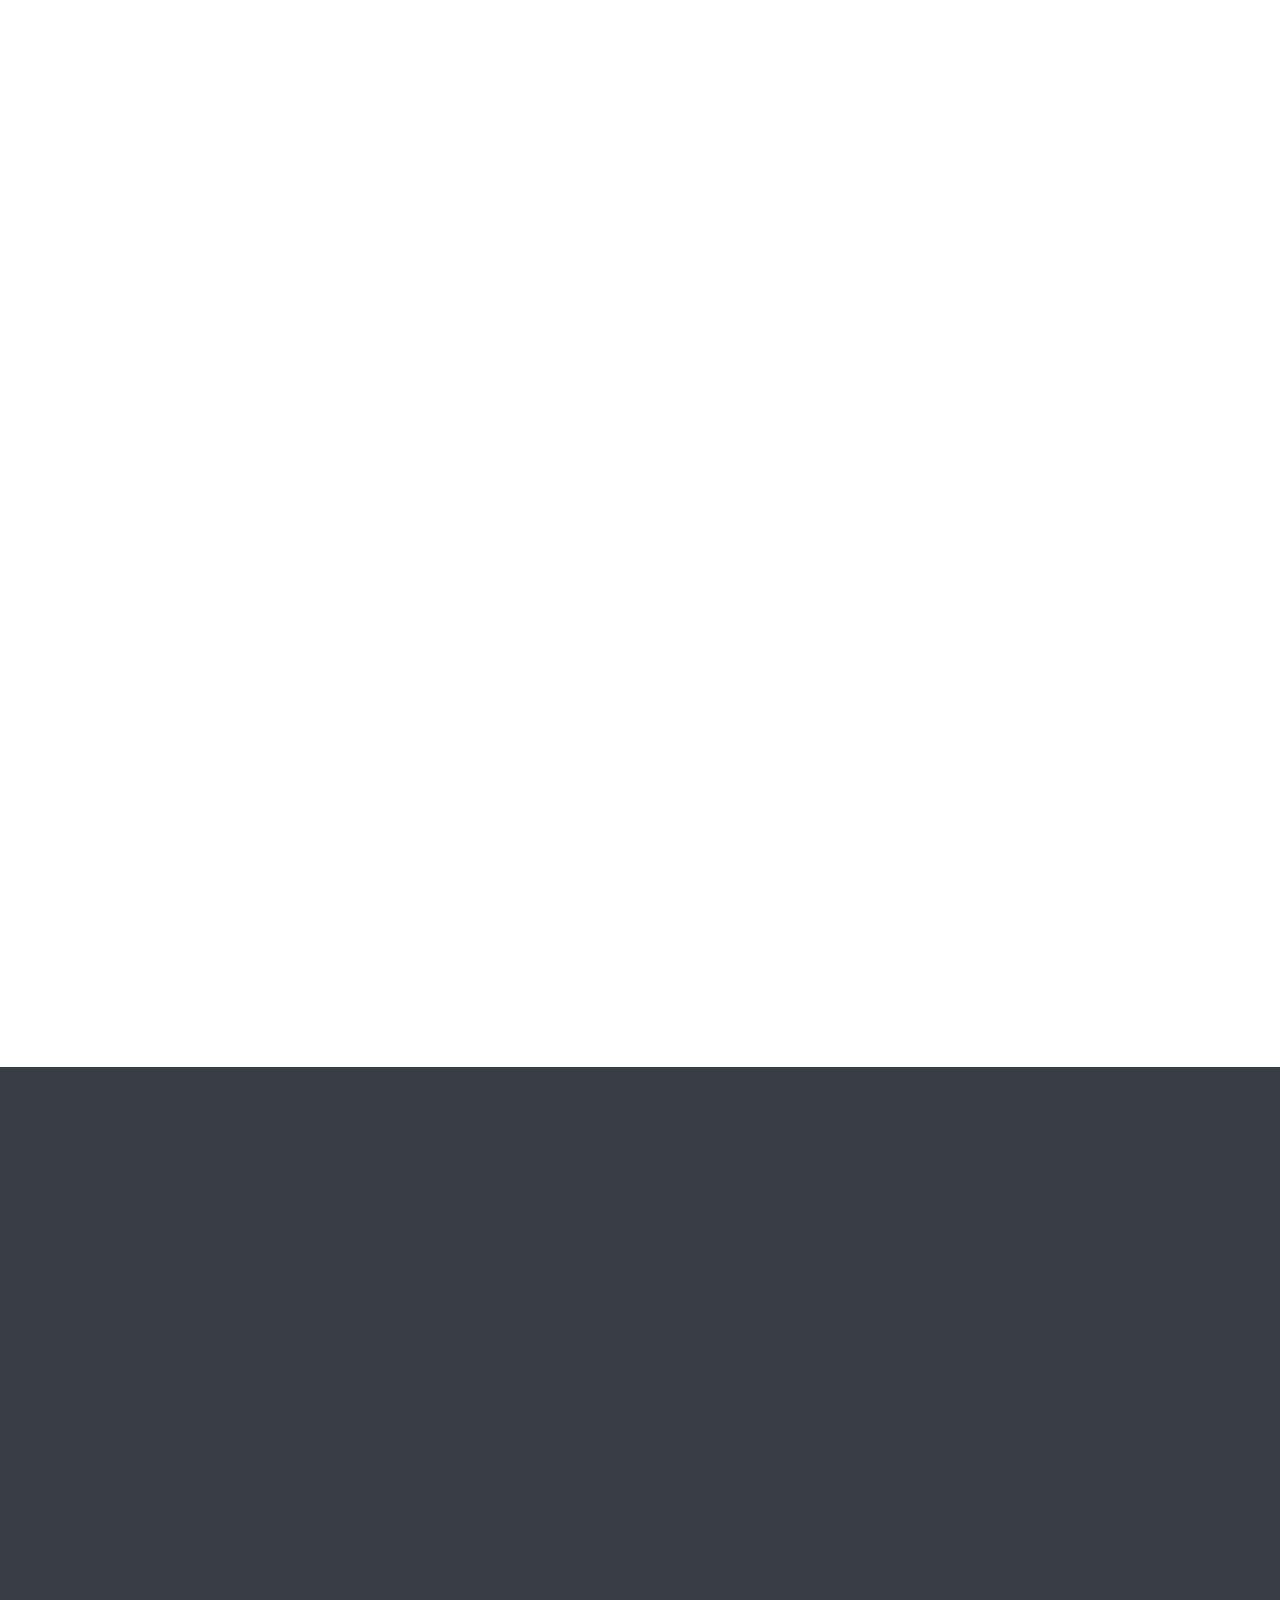
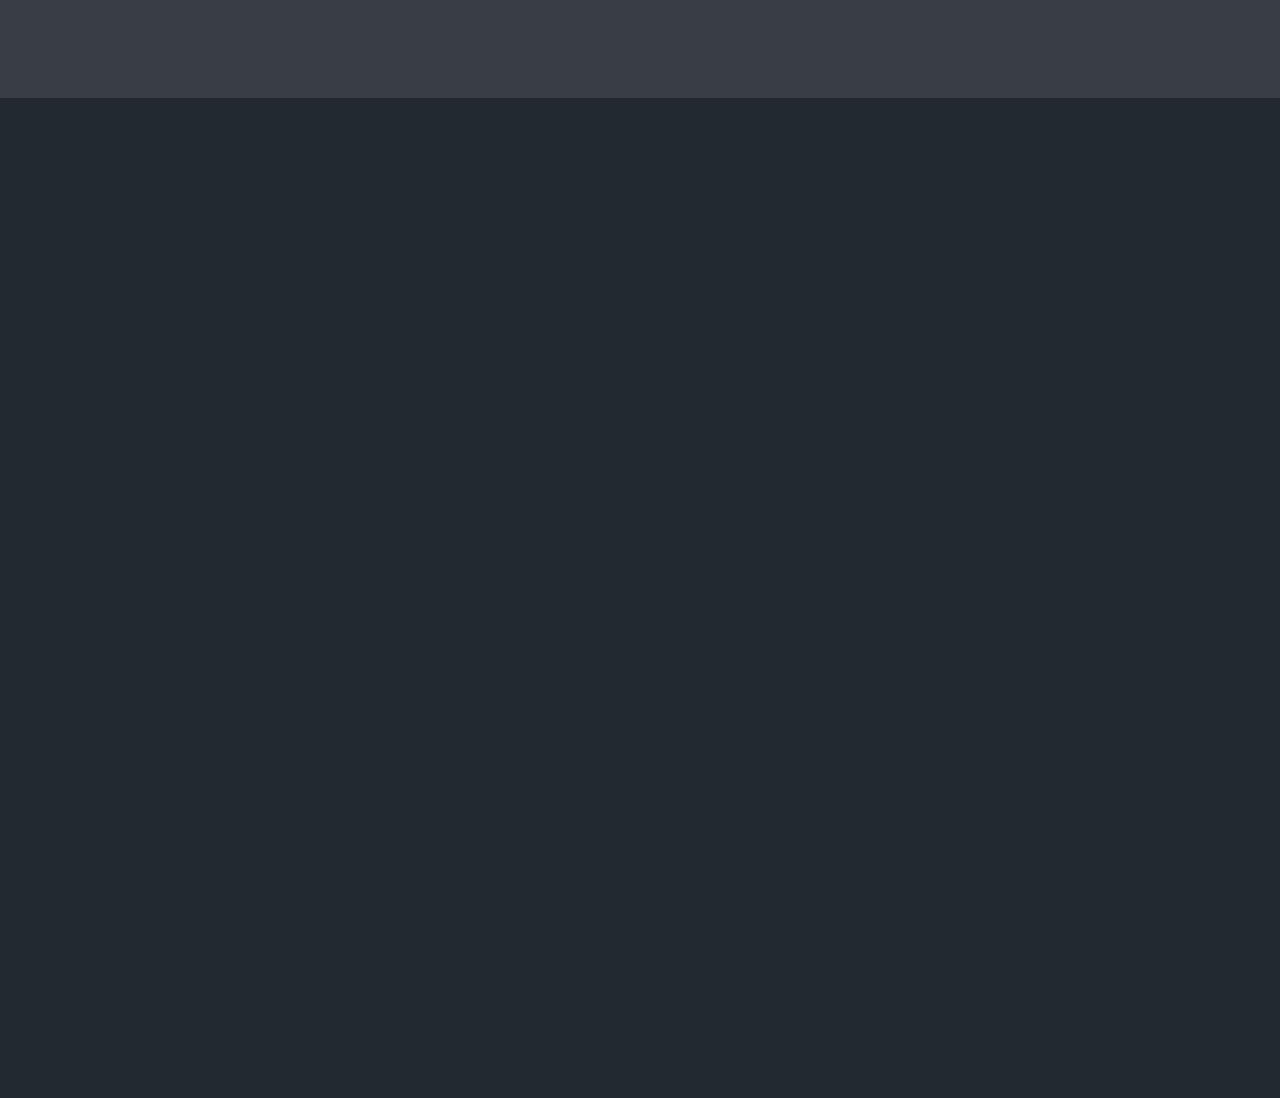
==== commit a5c6ef01: "Pre-Beta-2-v1.5.0" ====
--- a/betalog.html
+++ b/betalog.html
@@ -115,14 +115,19 @@
                 <li type="disc">Reproductor Inteligente: Ahora si dejas un capítulo a medias, continuará donde lo dejaste</li>
                 <li type="disc">Nuevo menú para guardar tus favoritos</li>
                 <li type="disc">Nueva sección para apoyar el anime legal</li>
+                <li type="disc">Forzado de actualizaciones (versiones obsoletas u obligatorias)</li>
               </ul>
                 <h1>Mejoras</h1>
                 <ul>
                   <li type="disc">Nuevo desplazamiento de los episodios recientes</li>
                   <li type="disc">Optimizada la carga de la lista de Stickers</li>
                   <li type="disc">Nuevo diseño en los items del buscador</li>
-                  <li type="disc">Rebovinar el vídeo con doble toque (igual que YouTube)</li>
+                  <li type="disc">Rebobinar el vídeo con doble toque (igual que YouTube)</li>
                   <li type="disc">A partir de ahora se forzarán las actualizaciones en versiones antiguas o que tengan problemas graves</li>
+                  <li type="disc">Se han incluido accesos a la sección de Anime Legal</li>
+                  <li type="disc">Ahora se podrá hacer zoom o rotar la pantalla en la sección del Manga</li>
+                  <li type="disc">El reproductor amplia la pantalla al máximo en dispositivos con notch</li>
+                  <li type="disc">Ahora podrás hacer zoom para la pantalla completa con gestos en el reproductor</li>
                 </ul>
                 <h1>Correcciones</h1>
                 <ul>
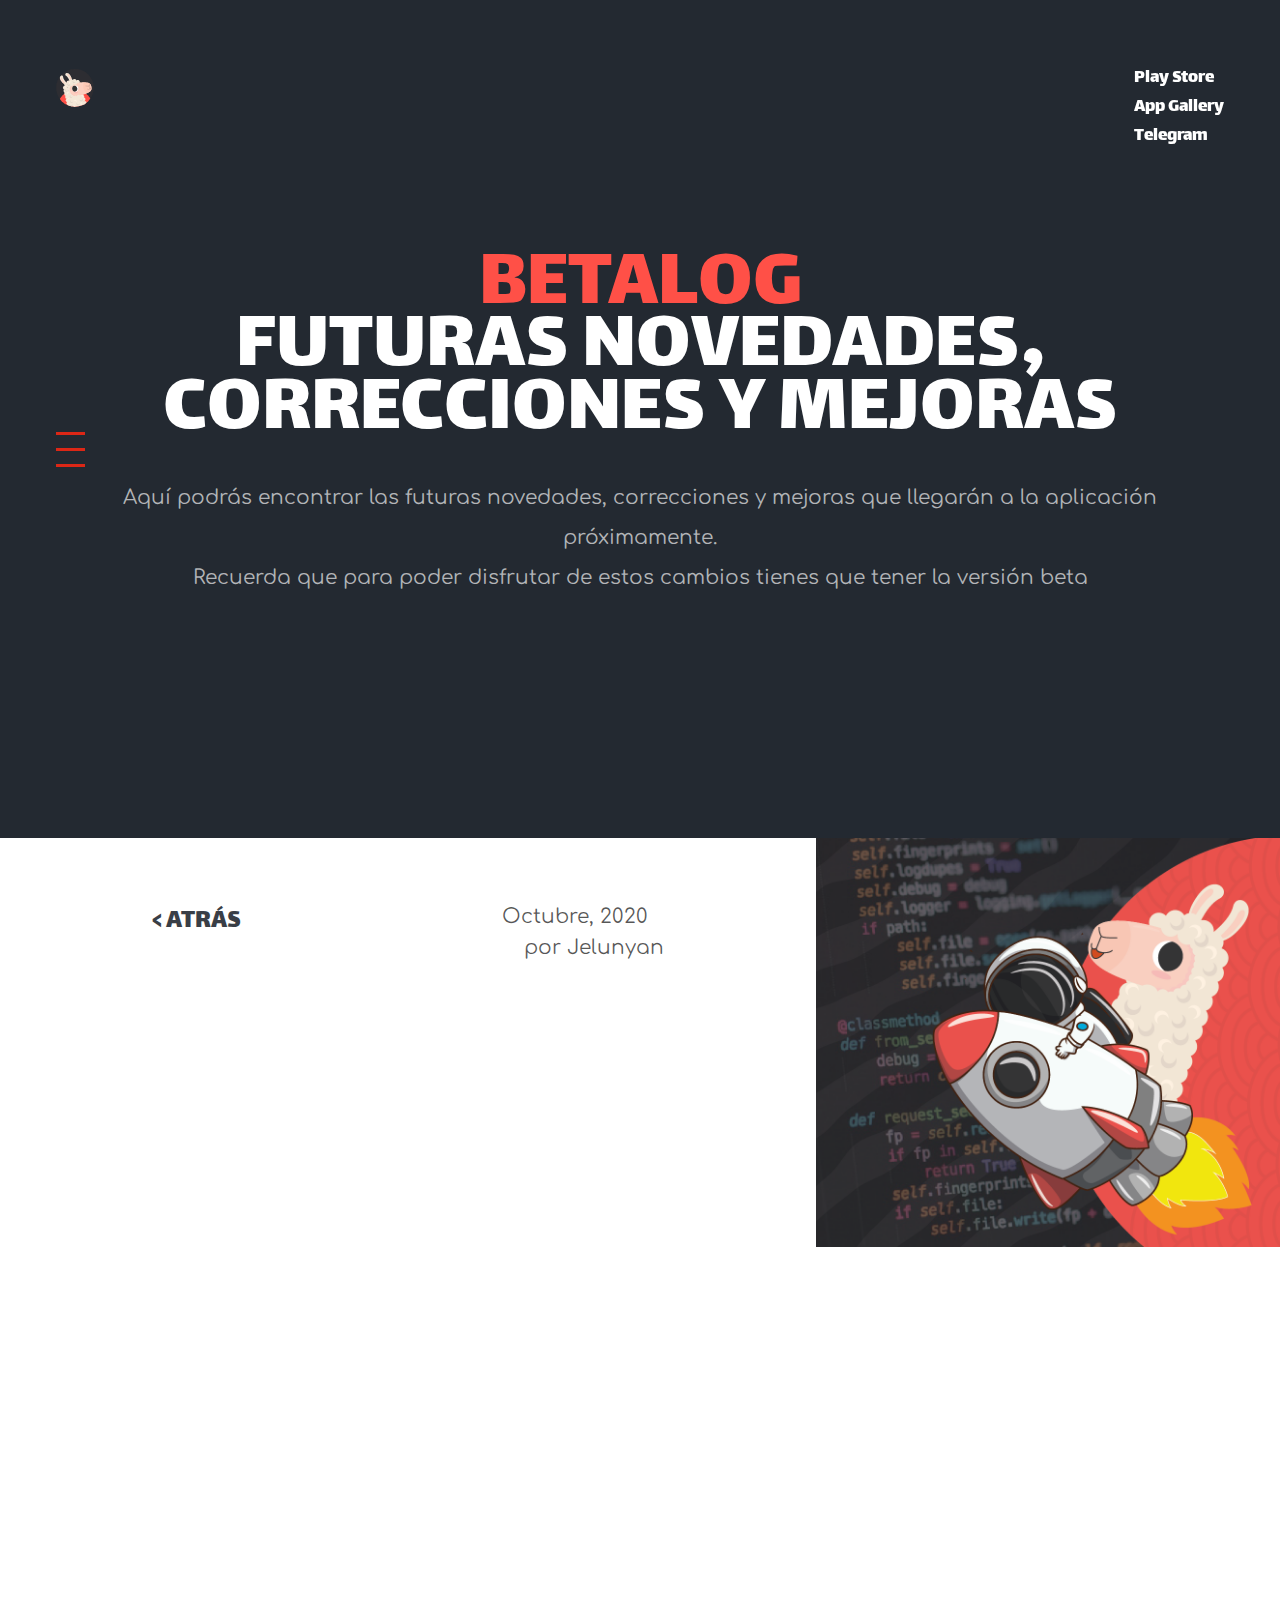
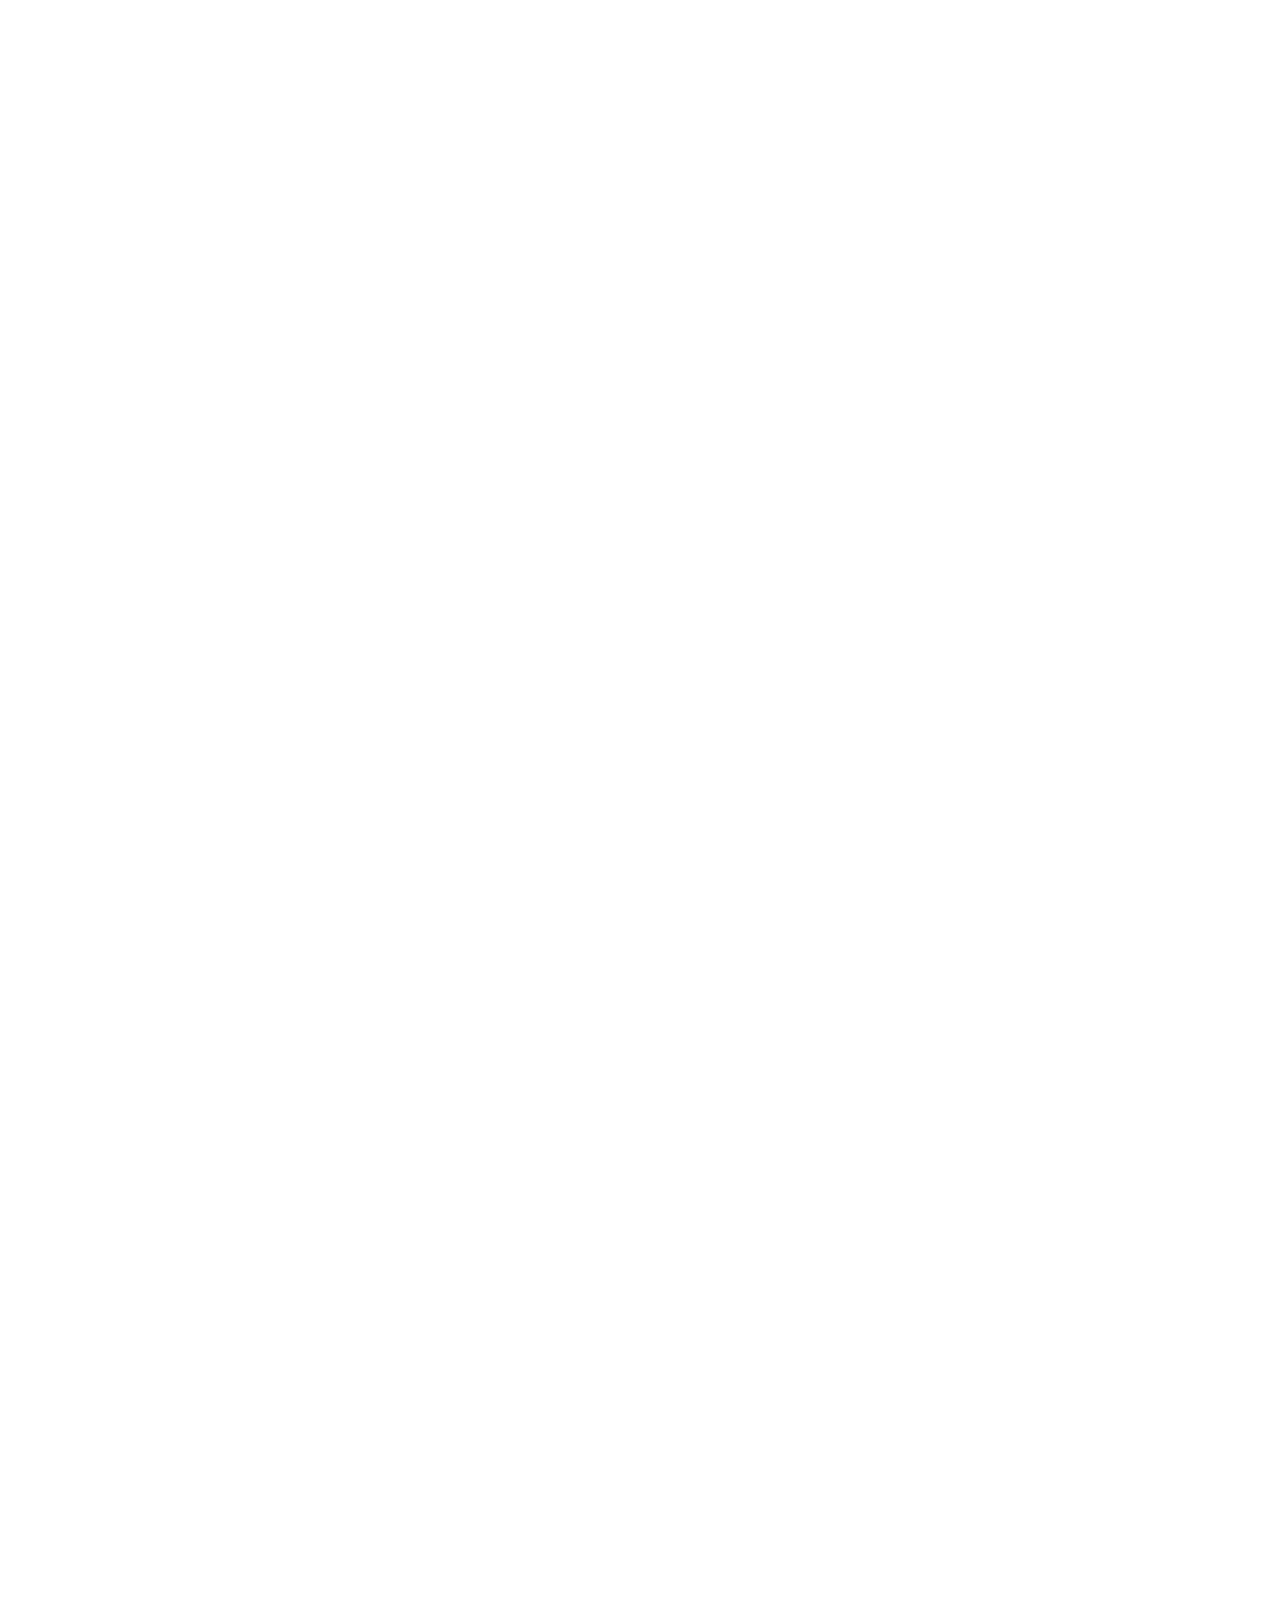
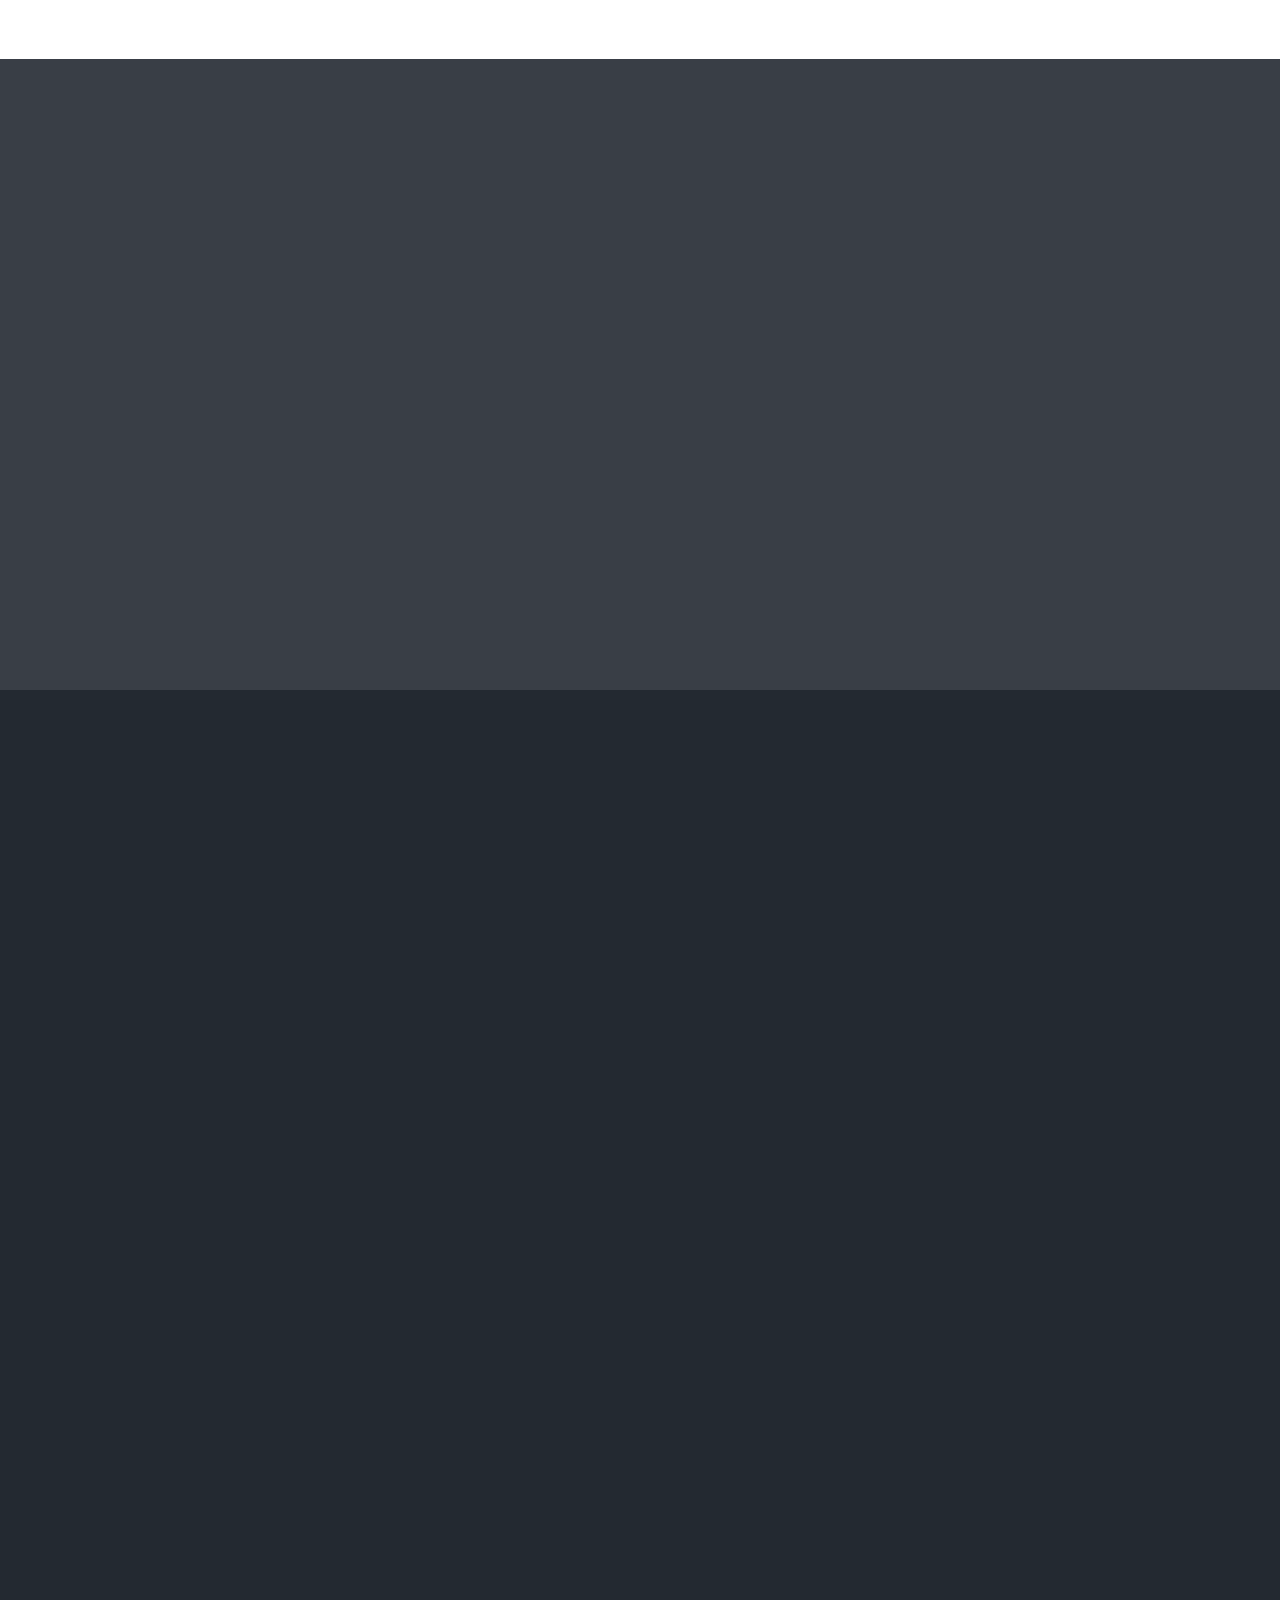
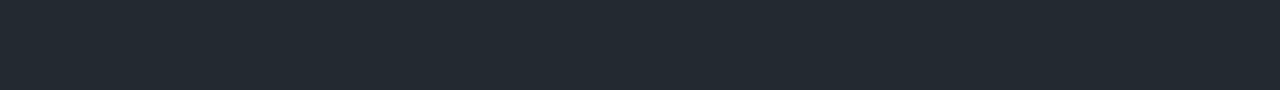
==== commit c250ce08: "Update changelog" ====
--- a/betalog.html
+++ b/betalog.html
@@ -91,12 +91,12 @@
                             <a href="blog.html">&#x3C; Atrás</a>
                         </div>
                         <div class="post-info">
-                            <div class="date">Agosto, 2020</div>
+                            <div class="date">Octubre, 2020</div>
                             <div class="auther">por Jelunyan</div>
                         </div>
                     </div>
-                    <div class="title">Última versión 1.5.0</div>
-                    <div class="text"><b>Esta versión para el canal de 'Betatester' aún tiene el lanzamiento pendiente, la estimación de la salida de la actualización v1.5.0 para todos está prevista para el mes de septiembre</b></div><br>
+                    <div class="title">Última versión 2.0.0</div>
+                    <div class="text"><b>Esta versión para el canal de 'Betatester' aún tiene el lanzamiento pendiente,</b> se están realizando diverasas pruebas previas en el canal alpha debido a ciertos errores previos,</div><br>
                     <div class="text">La fecha de lanzamiento varía dependiendo de tu localización, la beta solo está disponible para aquellas personas que dispongan de la Play Store, y los errores pueden ser reportados por los canales habituales (E-mail o Grupo de Soporte)</div>
                 </div>
                 <div class="img-holder">
@@ -116,29 +116,49 @@
                 <li type="disc">Nuevo menú para guardar tus favoritos</li>
                 <li type="disc">Nueva sección para apoyar el anime legal</li>
                 <li type="disc">Forzado de actualizaciones (versiones obsoletas u obligatorias)</li>
-              </ul>
-                <h1>Mejoras</h1>
-                <ul>
-                  <li type="disc">Nuevo desplazamiento de los episodios recientes</li>
-                  <li type="disc">Optimizada la carga de la lista de Stickers</li>
-                  <li type="disc">Nuevo diseño en los items del buscador</li>
-                  <li type="disc">Rebobinar el vídeo con doble toque (igual que YouTube)</li>
-                  <li type="disc">A partir de ahora se forzarán las actualizaciones en versiones antiguas o que tengan problemas graves</li>
-                  <li type="disc">Se han incluido accesos a la sección de Anime Legal</li>
-                  <li type="disc">Ahora se podrá hacer zoom o rotar la pantalla en la sección del Manga</li>
-                  <li type="disc">El reproductor amplia la pantalla al máximo en dispositivos con notch</li>
-                  <li type="disc">Ahora podrás hacer zoom para la pantalla completa con gestos en el reproductor</li>
-                </ul>
-                <h1>Correcciones</h1>
-                <ul>
-                  <li type="disc">Botón de ir hacia atrás y 'Me Gusta' de los Stickers</li>
-                  <li type="disc">Se ha arreglado el diseño del buscador anual de música en el modo nocturno</li>
-                  <li type="disc">Se han corregido los problemas graves en las búsquedas con el buscador principal</li>
-                  <li type="disc">Si tu móvil se bloquea mientras ves un capítulo, al desbloquear continuará en el momento donde lo dejaste</li>
-                  <li type="disc">Optimizaciones menores</li>
-                  <li type="disc">Migraciones a código más actualizado</li>
-                  <li type="disc">Refactorización y correcciones menores</li>
-                </ul>
+                <li type="disc">Renovamos el menú principal, además ahora con animaciones</li>
+                <li type="disc">Renovamos el diseño de la sección de Top</li>
+                <li type="disc">Ahora hay más rankings disponibles: Manga (con diversos tipos), Voces y Personajes</li>
+              </ul>
+              <h1>Traslados</h1>
+              <p>
+                Todas las secciones que se encontraban dentro del menú que se mostraba al pulsar el botón de la puerta Torii, han sido trasladadas
+                al nuevo menú principal, además también se ha trasladado la sección de música y se ha introducido en el nuevo modo de navegación
+                principal. Más cómodo, intuitivo y animado.
+              </p>
+              <ul>
+                <li type="disc"></li>
+                <li type="disc">Optimizada la carga de la lista de Stickers</li>
+                <li type="disc">Nuevo diseño en los items del buscador</li>
+                <li type="disc">Rebobinar el vídeo con doble toque (igual que YouTube)</li>
+                <li type="disc">A partir de ahora se forzarán las actualizaciones en versiones antiguas o que tengan problemas graves</li>
+                <li type="disc">Se han incluido accesos a la sección de Anime Legal</li>
+                <li type="disc">Ahora se podrá hacer zoom o rotar la pantalla en la sección del Manga</li>
+                <li type="disc">El reproductor amplia la pantalla al máximo en dispositivos con notch</li>
+                <li type="disc">Ahora podrás hacer zoom para la pantalla completa con gestos en el reproductor</li>
+              </ul>
+              <h1>Mejoras</h1>
+              <ul>
+                <li type="disc">Nuevo desplazamiento de los episodios recientes</li>
+                <li type="disc">Optimizada la carga de la lista de Stickers</li>
+                <li type="disc">Nuevo diseño en los items del buscador</li>
+                <li type="disc">Rebobinar el vídeo con doble toque (igual que YouTube)</li>
+                <li type="disc">A partir de ahora se forzarán las actualizaciones en versiones antiguas o que tengan problemas graves</li>
+                <li type="disc">Se han incluido accesos a la sección de Anime Legal</li>
+                <li type="disc">Ahora se podrá hacer zoom o rotar la pantalla en la sección del Manga</li>
+                <li type="disc">El reproductor amplia la pantalla al máximo en dispositivos con notch</li>
+                <li type="disc">Ahora podrás hacer zoom para la pantalla completa con gestos en el reproductor</li>
+              </ul>
+              <h1>Correcciones</h1>
+              <ul>
+                <li type="disc">Botón de ir hacia atrás y 'Me Gusta' de los Stickers</li>
+                <li type="disc">Se ha arreglado el diseño del buscador anual de música en el modo nocturno</li>
+                <li type="disc">Se han corregido los problemas graves en las búsquedas con el buscador principal</li>
+                <li type="disc">Si tu móvil se bloquea mientras ves un capítulo, al desbloquear continuará en el momento donde lo dejaste</li>
+                <li type="disc">Optimizaciones menores</li>
+                <li type="disc">Migraciones a código más actualizado</li>
+                <li type="disc">Refactorización y correcciones menores</li>
+              </ul>
             </div>
         </div>
     </div>
